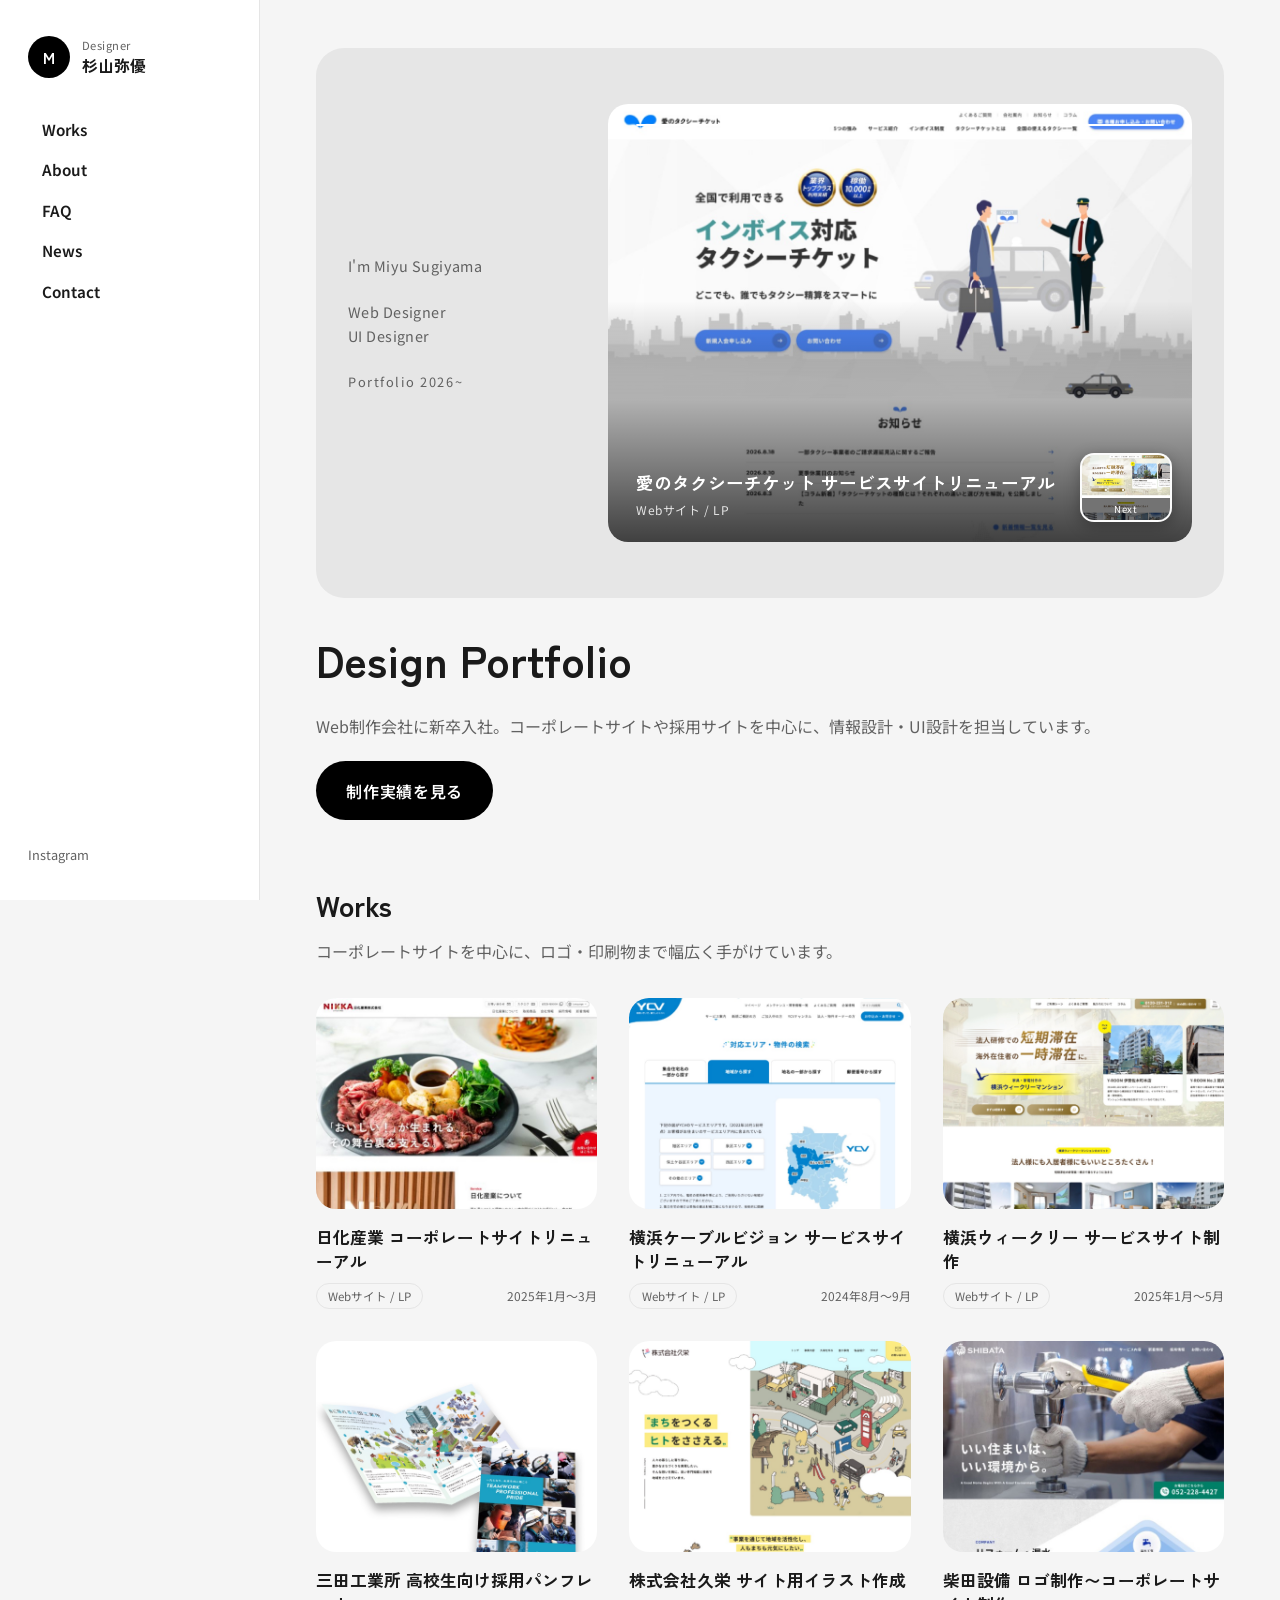
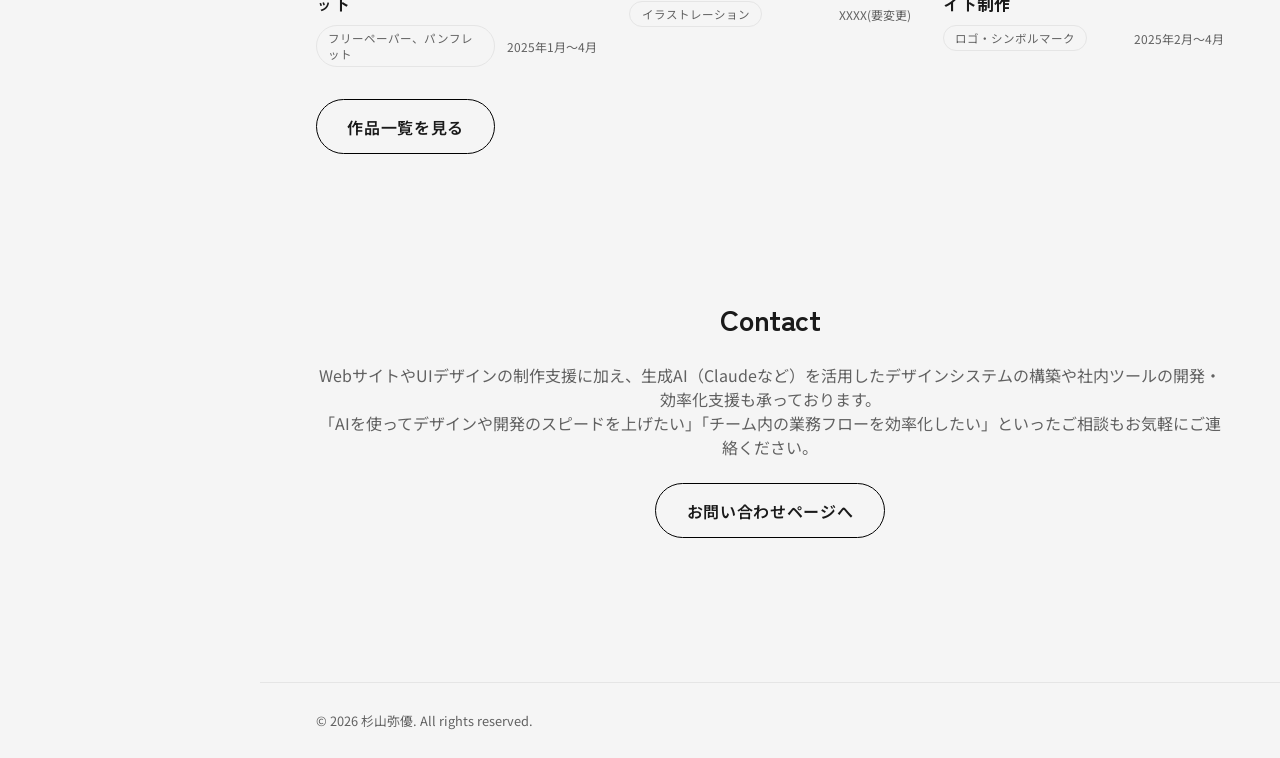
==== index.html @ fdb780f4 "TOPページMVをPC/SPで異なるレイアウトに変更 PC(881px以上): hero-cardを横並びにし、左にキャプション(名前・肩書き・ Portfolio 2026~)、右にhero-mv(" ====
<!DOCTYPE html>
<html lang="ja">
<head>
  <meta charset="UTF-8" />
  <meta name="viewport" content="width=device-width, initial-scale=1.0" />
  <title>杉山弥優 | ポートフォリオ</title>
  <link rel="stylesheet" href="css/styles.css" />
</head>
<body>
  <div class="layout">
    <aside class="sidebar">
      <a href="index.html" class="sidebar-profile">
        <span class="avatar">M</span>
        <span>
          <p class="sidebar-role">Designer</p>
          <p class="sidebar-name">杉山弥優</p>
        </span>
      </a>
      <nav class="sidebar-nav">
        <a href="works.html">Works</a>
        <a href="about.html">About</a>
        <a href="faq.html">FAQ</a>
        <a href="news.html">News</a>
        <a href="contact.html">Contact</a>
      </nav>
      <div class="sidebar-social">
        <a href="https://www.instagram.com/illustrate_sugiyama/" target="_blank" rel="noopener">Instagram</a>
      </div>
    </aside>
    <div class="sidebar-overlay"></div>

    <div class="main-column">
      <div class="mobile-topbar">
        <a href="index.html" class="logo">Portfolio</a>
        <button class="menu-toggle" aria-label="メニューを開く" aria-expanded="false">☰</button>
      </div>

      <main class="content">
        <section class="hero-card">
          <div class="hero-caption-column">
            <p class="hero-caption-top">I'm Miyu Sugiyama</p>
            <p class="hero-caption-side">Web Designer<br />UI Designer</p>
            <p class="hero-caption-bottom">Portfolio 2026~</p>
          </div>
          <div class="hero-mv"></div>
        </section>

        <div class="hero-text">
          <h1>Design Portfolio</h1>
          <p>Web制作会社に新卒入社。コーポレートサイトや採用サイトを中心に、情報設計・UI設計を担当しています。</p>
          <p class="hero-actions"><a href="works.html" class="button">制作実績を見る</a></p>
        </div>

        <section class="section works-section">
          <h2>Works</h2>
          <p class="section-lead">コーポレートサイトを中心に、ロゴ・印刷物まで幅広く手がけています。</p>
          <div class="works-grid" data-top-works></div>
          <p class="section-footer"><a href="works.html" class="button secondary">作品一覧を見る</a></p>
        </section>

        <section class="section contact-section">
          <h2>Contact</h2>
          <p>WebサイトやUIデザインの制作支援に加え、生成AI（Claudeなど）を活用したデザインシステムの構築や社内ツールの開発・効率化支援も承っております。<br />「AIを使ってデザインや開発のスピードを上げたい」「チーム内の業務フローを効率化したい」といったご相談もお気軽にご連絡ください。</p>
          <a href="contact.html" class="button secondary">お問い合わせページへ</a>
        </section>
      </main>

      <footer class="site-footer">
        <p>© 2026 杉山弥優. All rights reserved.</p>
      </footer>
    </div>
  </div>

  <script src="js/works-data.js"></script>
  <script src="js/category-groups.js"></script>
  <script src="js/work-render.js"></script>
  <script src="js/top-works.js"></script>
  <script src="js/hero-visual.js"></script>
  <script src="js/main.js"></script>
</body>
</html>
---- css/styles.css ----
@import url('https://fonts.googleapis.com/css2?family=Zen+Kaku+Gothic+New:wght@400;500;700;900&family=Noto+Sans+JP:wght@400;500;700&display=swap');

:root {
  color-scheme: light;
  --bg: #f5f5f5;
  --surface: #ffffff;
  --canvas: #e6e6e6;
  --text: #1a1a1a;
  --muted: #616161;
  --border: #e5e5e5;
  --accent: #222222;
  --accent-strong: #000000;
  --shadow: 0 24px 64px rgba(0, 0, 0, 0.08);
  --font-heading: 'Zen Kaku Gothic New', 'Noto Sans JP', sans-serif;
  --font-body: 'Noto Sans JP', system-ui, sans-serif;
}

* {
  box-sizing: border-box;
}

html, body {
  margin: 0;
  padding: 0;
  font-family: var(--font-body);
  background: var(--bg);
  color: var(--text);
}

img {
  max-width: 100%;
  display: block;
}

a {
  color: inherit;
  text-decoration: none;
}

button {
  font: inherit;
}

/* ===== 全体レイアウト:左サイドバー + コンテンツ ===== */

.layout {
  display: flex;
  min-height: 100vh;
  align-items: stretch;
}

.sidebar {
  width: 260px;
  flex-shrink: 0;
  background: var(--surface);
  border-right: 1px solid var(--border);
  padding: 2.25rem 1.75rem;
  display: flex;
  flex-direction: column;
  gap: 2.5rem;
  position: sticky;
  top: 0;
  align-self: flex-start;
  height: 100vh;
  overflow-y: auto;
}

.sidebar-profile {
  display: flex;
  align-items: center;
  gap: 0.75rem;
}

.sidebar-profile:hover {
  opacity: 0.7;
}

.avatar {
  width: 42px;
  height: 42px;
  border-radius: 50%;
  background: var(--accent-strong);
  color: #fff;
  display: flex;
  align-items: center;
  justify-content: center;
  font-family: var(--font-heading);
  font-weight: 700;
  flex-shrink: 0;
}

.sidebar-role {
  margin: 0;
  font-size: 0.7rem;
  color: var(--muted);
  letter-spacing: 0.04em;
}

.sidebar-name {
  margin: 0;
  font-family: var(--font-heading);
  font-weight: 700;
  font-size: 1rem;
}

.sidebar-nav {
  display: flex;
  flex-direction: column;
  gap: 1.15rem;
}

.sidebar-nav a {
  font-weight: 600;
  font-size: 0.95rem;
  color: var(--text);
  border-left: 2px solid transparent;
  padding-left: 0.75rem;
  transition: color 0.2s ease, border-color 0.2s ease;
}

.sidebar-nav a:hover,
.sidebar-nav a.is-current {
  color: var(--accent-strong);
  border-left-color: var(--accent-strong);
}

.sidebar-social {
  margin-top: auto;
  display: flex;
  flex-direction: column;
  gap: 0.6rem;
}

.sidebar-social a {
  font-size: 0.8rem;
  color: var(--muted);
  transition: color 0.2s ease;
}

.sidebar-social a:hover {
  color: var(--text);
}

.mobile-topbar {
  display: none;
  align-items: center;
  justify-content: space-between;
  padding: 1rem 1.25rem;
  background: var(--surface);
  border-bottom: 1px solid var(--border);
  position: sticky;
  top: 0;
  z-index: 30;
}

.mobile-topbar .logo {
  font-family: var(--font-heading);
  font-weight: 700;
  letter-spacing: 0.05em;
}

.menu-toggle {
  background: transparent;
  border: none;
  font-size: 1.4rem;
  color: var(--text);
}

.sidebar-overlay {
  display: none;
}

.main-column {
  flex: 1;
  min-width: 0;
  display: flex;
  flex-direction: column;
}

.content {
  flex: 1;
  min-width: 0;
  padding: 3rem 3.5rem 5rem;
}

/* ===== TOPページ:角丸ヒーロー ===== */

.hero-card {
  background: var(--canvas);
  border-radius: 28px;
  padding: 3.5rem 2rem;
  display: flex;
  flex-direction: row;
  align-items: center;
  gap: 2.5rem;
  position: relative;
  overflow: hidden;
  text-align: left;
}

.hero-caption-column {
  flex: 0 0 auto;
  width: min(220px, 28%);
  display: flex;
  flex-direction: column;
  gap: 1.5rem;
}

/* MV(参考: shunsukesatake.com のp-top__mv。1枚のビジュアル+情報+次のプレビュー) */

.hero-mv {
  position: relative;
  flex: 1 1 auto;
  min-width: 0;
  aspect-ratio: 4 / 3;
  border-radius: 20px;
  overflow: hidden;
  background: var(--canvas);
}

.hero-mv-link {
  position: absolute;
  inset: 0;
  display: block;
}

.hero-mv-img {
  width: 100%;
  height: 100%;
  object-fit: cover;
}

.hero-mv-overlay {
  position: absolute;
  inset: auto 0 0 0;
  height: 55%;
  background: linear-gradient(to top, rgba(0, 0, 0, 0.75), rgba(0, 0, 0, 0));
  pointer-events: none;
}

.hero-mv-info {
  position: absolute;
  left: 1.75rem;
  right: 7.5rem;
  bottom: 1.5rem;
  text-align: left;
  color: #fff;
}

.hero-mv-info-title {
  margin: 0 0 0.35rem;
  font-family: var(--font-heading);
  font-size: 1.1rem;
  font-weight: 600;
  line-height: 1.4;
}

.hero-mv-info-tag {
  margin: 0;
  font-size: 0.75rem;
  letter-spacing: 0.05em;
  opacity: 0.85;
}

.hero-mv-progress {
  position: absolute;
  top: 1.25rem;
  left: 1.75rem;
  right: 1.75rem;
  height: 2px;
  border-radius: 999px;
  background: rgba(255, 255, 255, 0.35);
  overflow: hidden;
}

.hero-mv-progress-bar {
  display: block;
  width: 0%;
  height: 100%;
  background: #fff;
  border-radius: inherit;
}

.hero-mv-progress-bar.is-playing {
  animation: hero-mv-progress 5s linear forwards;
}

@keyframes hero-mv-progress {
  from {
    width: 0%;
  }
  to {
    width: 100%;
  }
}

.hero-mv-next {
  position: absolute;
  right: 1.25rem;
  bottom: 1.25rem;
  width: 92px;
  aspect-ratio: 4 / 3;
  padding: 0;
  border: 2px solid rgba(255, 255, 255, 0.85);
  border-radius: 14px;
  overflow: hidden;
  cursor: pointer;
  background: var(--canvas);
  box-shadow: 0 4px 16px rgba(0, 0, 0, 0.3);
  transition: transform 0.2s ease;
}

.hero-mv-next:hover {
  transform: translateY(-3px) scale(1.03);
}

.hero-mv-next-img {
  position: absolute;
  inset: 0;
  width: 100%;
  height: 100%;
  object-fit: cover;
}

.hero-mv-next-label {
  position: absolute;
  left: 0;
  right: 0;
  bottom: 0;
  padding: 0.25rem 0;
  font-size: 0.6rem;
  letter-spacing: 0.08em;
  text-align: center;
  color: #fff;
  background: rgba(0, 0, 0, 0.55);
}

.hero-caption-top {
  letter-spacing: 0.03em;
  color: var(--muted);
  font-size: 0.9rem;
  margin: 0;
}

.hero-caption-side {
  text-align: left;
  letter-spacing: 0.03em;
  color: var(--muted);
  line-height: 1.7;
  font-size: 0.9rem;
  margin: 0;
}

.hero-caption-bottom {
  color: var(--muted);
  font-size: 0.8rem;
  letter-spacing: 0.12em;
  margin: 0;
}

.hero-text {
  margin-top: 0.5rem;
}

.eyebrow {
  margin: 0;
  color: var(--muted);
  font-weight: 500;
  letter-spacing: 0.08em;
}

.hero-text h1 {
  margin: 2rem 0 0.75rem;
  font-family: var(--font-heading);
  font-weight: 700;
  font-size: clamp(1.9rem, 3.4vw, 2.75rem);
  line-height: 1.4;
}

.hero-text p {
  margin: 0;
  margin-top: 1.25rem;
  line-height: 1.9;
  color: var(--muted);
}

.hero-actions {
  margin-top: 1.5rem;
}

/* ===== セクション共通 ===== */

.section {
  padding: 4rem 0;
}

.section:first-child {
  padding-top: 0;
}

.section h2 {
  margin: 0 0 1.5rem;
  font-family: var(--font-heading);
  font-size: 1.8rem;
  font-weight: 700;
}

.section-lead {
  margin: -0.75rem 0 2rem;
  color: var(--muted);
  line-height: 1.8;
  max-width: 640px;
}

.section-footer {
  margin-top: 2rem;
}

.about-grid {
  display: grid;
  gap: 1.5rem;
  grid-template-columns: repeat(2, minmax(0, 1fr));
}

.about-grid h3 {
  margin-top: 0;
  font-family: var(--font-heading);
}

.about-grid ul {
  padding-left: 1.2rem;
  margin: 0;
}

/* ===== カード共通(TOP作品ティザーで使用) ===== */

.card-list {
  display: grid;
  gap: 1.5rem;
  grid-template-columns: repeat(auto-fill, minmax(240px, 1fr));
}

.card {
  padding: 1.6rem;
  background: var(--surface);
  border: 1px solid var(--border);
  border-radius: 16px;
  box-shadow: var(--shadow);
  transition: transform 0.25s ease, box-shadow 0.25s ease;
}

.card:hover {
  transform: translateY(-4px);
  box-shadow: 0 32px 72px rgba(0, 0, 0, 0.12);
}

.card h3 {
  margin-top: 0;
  font-family: var(--font-heading);
}

.card p {
  color: var(--muted);
  line-height: 1.7;
}

.contact-section {
  text-align: center;
}

.contact-section p {
  margin: 0 0 1.5rem;
  color: var(--muted);
}

.contact-actions {
  display: flex;
  justify-content: center;
  gap: 1rem;
  flex-wrap: wrap;
}

/* ===== ボタン ===== */

.button {
  display: inline-flex;
  align-items: center;
  justify-content: center;
  padding: 0.9rem 1.9rem;
  border-radius: 999px;
  background: var(--accent-strong);
  color: white;
  font-weight: 600;
  letter-spacing: 0.04em;
  transition: transform 0.2s ease, opacity 0.2s ease;
}

.button:hover {
  opacity: 0.8;
  transform: translateY(-2px);
}

.button.secondary {
  background: transparent;
  border: 1px solid var(--accent-strong);
  color: var(--text);
}

/* ===== 内側ページ共通ヘッダー(ABOUT/PROCESS等) ===== */

.page-header {
  padding: 0 0 2.25rem;
  margin-bottom: 2.25rem;
  border-bottom: 1px solid var(--border);
}

.page-eyebrow {
  margin: 0 0 0.5rem;
  color: var(--muted);
  font-size: 0.85rem;
  letter-spacing: 0.1em;
}

.page-header h1 {
  margin: 0;
  font-family: var(--font-heading);
  font-weight: 900;
  font-size: clamp(1.9rem, 3vw, 2.6rem);
}

.page-header p {
  margin: 1rem 0 0;
  color: var(--muted);
  max-width: 640px;
  line-height: 1.8;
}

.profile-photo {
  width: 160px;
  aspect-ratio: 1 / 1;
  border-radius: 20px;
  background: var(--canvas);
  display: flex;
  align-items: center;
  justify-content: center;
  color: var(--muted);
  font-size: 0.8rem;
  text-align: center;
  overflow: hidden;
  margin-bottom: 2rem;
}

/* ===== WORKS詳細 ===== */

.work-detail-summary {
  margin: 1rem 0 0;
  color: var(--muted);
  max-width: 640px;
  line-height: 1.8;
}

.meta-grid {
  display: grid;
  grid-template-columns: repeat(auto-fit, minmax(160px, 1fr));
  gap: 1.5rem;
  margin: 2rem 0;
  padding: 1.5rem 0;
  border-top: 1px solid var(--border);
  border-bottom: 1px solid var(--border);
}

.meta-grid dt {
  font-size: 0.75rem;
  color: var(--muted);
  margin-bottom: 0.4rem;
}

.meta-grid dd {
  margin: 0;
  font-weight: 600;
  word-break: break-word;
}

.work-detail-thumb {
  aspect-ratio: 16 / 9;
  font-size: 1rem;
  margin-bottom: 2.5rem;
}

.work-gallery {
  display: grid;
  grid-template-columns: repeat(auto-fit, minmax(240px, 1fr));
  gap: 1rem;
  margin-bottom: 2.5rem;
}

.work-gallery img {
  width: 100%;
  aspect-ratio: 4 / 3;
  object-fit: cover;
  border-radius: 20px;
}

.work-detail-section {
  margin-bottom: 3rem;
}

.work-detail-section h2 {
  font-family: var(--font-heading);
  font-size: 1.4rem;
  margin: 0 0 1.25rem;
}

.work-detail-section > p {
  max-width: 720px;
  color: var(--muted);
  line-height: 1.9;
}

.work-meta {
  font-size: 0.85rem;
}

.work-detail-tags {
  margin-bottom: 2rem;
}

.work-meta-list {
  display: flex;
  flex-direction: column;
  gap: 1rem;
  margin: 2rem 0;
  padding-top: 1.5rem;
  border-top: 1px solid var(--border);
}

.work-meta-list > div {
  display: flex;
  gap: 1.5rem;
}

.work-meta-list dt {
  flex: 0 0 90px;
  color: var(--muted);
  font-size: 0.85rem;
}

.work-meta-list dd {
  margin: 0;
  font-weight: 600;
}

.work-detail-link {
  display: flex;
  align-items: center;
  gap: 0.5rem;
  padding-top: 1.5rem;
  margin: 0 0 2rem;
  border-top: 1px solid var(--border);
  color: var(--muted);
}

.work-detail-link a {
  color: var(--text);
  word-break: break-all;
}

.work-points {
  margin: 0;
  padding-left: 1.2rem;
  max-width: 720px;
  display: flex;
  flex-direction: column;
  gap: 0.75rem;
  color: var(--muted);
  line-height: 1.8;
}

.process-list {
  display: flex;
  flex-direction: column;
  gap: 2rem;
}

.process-step {
  display: grid;
  grid-template-columns: 220px 1fr;
  gap: 1.5rem;
  align-items: start;
}

.process-step-image {
  aspect-ratio: 4 / 3;
  border-radius: 16px;
  background: var(--canvas);
  display: flex;
  align-items: center;
  justify-content: center;
  color: var(--muted);
  font-size: 0.8rem;
}

.process-step h3 {
  margin: 0 0 0.5rem;
  font-family: var(--font-heading);
  font-size: 1.05rem;
}

.process-step p {
  margin: 0;
  color: var(--muted);
  line-height: 1.8;
}

@media (max-width: 640px) {
  .meta-grid {
    grid-template-columns: 1fr;
  }

  .process-step {
    grid-template-columns: 1fr;
  }
}

/* ===== WORKS一覧:フィルタピル + カードグリッド ===== */

.works-title-row {
  display: flex;
  align-items: baseline;
  gap: 0.6rem;
  flex-wrap: wrap;
}

.works-count {
  font-size: 1rem;
  color: var(--muted);
}

.filter-pills {
  display: flex;
  flex-wrap: wrap;
  gap: 0.6rem;
  margin: 1.75rem 0 2.5rem;
}

.filter-pill {
  padding: 0.5rem 1.15rem;
  border-radius: 999px;
  border: 1px solid var(--border);
  background: var(--surface);
  color: var(--muted);
  font-size: 0.85rem;
  cursor: pointer;
  transition: background 0.2s ease, color 0.2s ease, border-color 0.2s ease;
}

.filter-pill:hover {
  border-color: var(--accent-strong);
  color: var(--text);
}

.filter-pill.is-active {
  background: var(--accent-strong);
  border-color: var(--accent-strong);
  color: #fff;
}

.works-grid {
  display: grid;
  grid-template-columns: repeat(3, 1fr);
  gap: 2rem;
}

.work-card {
  display: block;
}

.work-thumb {
  border-radius: 20px;
  background: var(--canvas);
  aspect-ratio: 4 / 3;
  display: flex;
  align-items: center;
  justify-content: center;
  color: var(--muted);
  font-size: 0.85rem;
  overflow: hidden;
  transition: transform 0.25s ease;
}

.work-thumb img,
.work-detail-thumb img {
  width: 100%;
  height: 100%;
  object-fit: cover;
}

.work-card:hover .work-thumb {
  transform: translateY(-5px);
}

.work-card h3 {
  margin: 1rem 0 0.6rem;
  font-family: var(--font-heading);
  font-size: 1.05rem;
}

.work-card-meta {
  display: flex;
  align-items: center;
  justify-content: space-between;
  gap: 0.75rem;
}

.work-tags {
  display: flex;
  gap: 0.5rem;
  flex-wrap: wrap;
}

.work-period {
  font-size: 0.75rem;
  color: var(--muted);
  white-space: nowrap;
}

.work-tag {
  font-size: 0.72rem;
  padding: 0.25rem 0.7rem;
  border-radius: 999px;
  background: var(--bg);
  color: var(--muted);
  border: 1px solid var(--border);
}

.coming-soon {
  padding: 1rem 0 2rem;
}

.coming-soon .placeholder-box {
  border: 1px dashed var(--border);
  border-radius: 16px;
  padding: 3rem 2rem;
  text-align: center;
  color: var(--muted);
  line-height: 1.9;
}

/* ===== フッター ===== */

.site-footer {
  border-top: 1px solid var(--border);
  padding: 1.75rem 3.5rem;
  background: var(--bg);
}

.site-footer p {
  margin: 0;
  color: var(--muted);
  font-size: 0.8rem;
}

/* タブレットサイズ */
@media (max-width: 900px) {
  .about-grid {
    grid-template-columns: 1fr;
  }
}

@media (max-width: 880px) {
  .layout {
    flex-direction: column;
  }

  .sidebar {
    position: fixed;
    top: 0;
    right: 0;
    height: 100vh;
    width: 260px;
    transform: translateX(100%);
    transition: transform 0.25s ease;
    z-index: 40;
  }

  .sidebar.is-open {
    transform: translateX(0);
    box-shadow: -8px 0 32px rgba(0, 0, 0, 0.18);
  }

  .sidebar-overlay {
    display: none;
    position: fixed;
    inset: 0;
    background: rgba(0, 0, 0, 0.3);
    z-index: 35;
  }

  .sidebar-overlay.is-open {
    display: block;
  }

  .mobile-topbar {
    display: flex;
  }

  .content {
    padding: 2rem 1.25rem 3rem;
  }

  .works-grid {
    grid-template-columns: repeat(2, 1fr);
    gap: 1.25rem;
  }

  .site-footer {
    padding: 1.5rem 1.25rem;
  }

  .hero-card {
    flex-direction: column;
    padding: 0;
    gap: 0;
  }

  .hero-caption-column {
    display: none;
  }

  .hero-mv {
    width: 100%;
    border-radius: inherit;
  }
}

/* スマホサイズ */

@media (max-width: 560px) {
  .hero-mv-info {
    left: 1.1rem;
    right: 5.25rem;
    bottom: 1rem;
  }

  .hero-mv-info-title {
    font-size: 0.95rem;
  }

  .hero-mv-progress {
    left: 1.1rem;
    right: 1.1rem;
    top: 0.85rem;
  }

  .hero-mv-next {
    width: 68px;
    right: 0.85rem;
    bottom: 0.85rem;
  }

  .hero-mv-next-label {
    font-size: 0.55rem;
  }

  .page-header,
  .section {
    padding-top: 2rem;
  }
}

/* ===== 作品詳細モーダル(半分パネル) ===== */

body.modal-open {
  overflow: hidden;
}

.detail-modal-backdrop {
  position: fixed;
  inset: 0;
  background: rgba(0, 0, 0, 0.4);
  opacity: 0;
  pointer-events: none;
  transition: opacity 0.25s ease;
  z-index: 60;
}

.detail-modal-backdrop.is-open {
  opacity: 1;
  pointer-events: auto;
}

.detail-modal {
  position: fixed;
  top: 0;
  right: 0;
  bottom: 0;
  width: min(640px, 58vw);
  background: var(--surface);
  box-shadow: -16px 0 48px rgba(0, 0, 0, 0.18);
  transform: translateX(100%);
  transition: transform 0.3s ease;
  z-index: 61;
  overflow-y: auto;
  padding: 3.5rem 3rem 4rem;
}

.detail-modal.is-open {
  transform: translateX(0);
}

.detail-modal-close {
  position: sticky;
  top: 0;
  display: flex;
  align-items: center;
  justify-content: center;
  width: 40px;
  height: 40px;
  margin: 0 0 1.5rem auto;
  border: 1px solid var(--border);
  border-radius: 999px;
  background: var(--surface);
  color: var(--text);
  font-size: 1.25rem;
  line-height: 1;
  cursor: pointer;
}

.detail-modal-close:hover {
  background: var(--bg);
}

@media (max-width: 880px) {
  .detail-modal {
    width: 100%;
    padding: 4.5rem 1.25rem 3rem;
  }
}

/* ===== FAQアコーディオン ===== */

.faq-list {
  display: flex;
  flex-direction: column;
  gap: 1rem;
  max-width: 720px;
  margin: 2rem 0 3rem;
}

.faq-item {
  border: 1px solid var(--border);
  border-radius: 16px;
  background: var(--surface);
  overflow: hidden;
}

.faq-question {
  width: 100%;
  display: flex;
  align-items: center;
  justify-content: space-between;
  gap: 1.5rem;
  padding: 1.25rem 1.5rem;
  border: none;
  border-radius: inherit;
  background: none;
  text-align: left;
  font-family: var(--font-heading);
  font-size: 1rem;
  font-weight: 600;
  color: var(--text);
  cursor: pointer;
}

.faq-question:hover {
  background: var(--bg);
}

.faq-icon {
  position: relative;
  flex: 0 0 20px;
  width: 20px;
  height: 20px;
}

.faq-icon::before,
.faq-icon::after {
  content: '';
  position: absolute;
  top: 50%;
  left: 50%;
  background: var(--text);
  transform: translate(-50%, -50%);
}

.faq-icon::before {
  width: 14px;
  height: 2px;
}

.faq-icon::after {
  width: 2px;
  height: 14px;
  transition: transform 0.25s ease;
}

.faq-item.is-open .faq-icon::after {
  transform: translate(-50%, -50%) scaleY(0);
}

.faq-answer {
  display: none;
}

.faq-answer-inner {
  overflow: hidden;
  padding: 0.25rem 1.5rem 1.5rem;
}

.faq-answer-inner > p,
.faq-answer-inner > ul {
  color: var(--muted);
  line-height: 1.9;
}

.faq-answer-inner > * + * {
  margin-top: 1rem;
}

.faq-item.is-open .faq-answer {
  display: block;
}

/* ===== NEWS(FAQと同じ.faq-item部品を再利用) ===== */

.faq-question-text {
  display: flex;
  flex-direction: column;
  gap: 0.2rem;
}

.news-date {
  display: block;
  color: var(--muted);
  font-size: 0.75rem;
  font-weight: 400;
  letter-spacing: 0.05em;
}
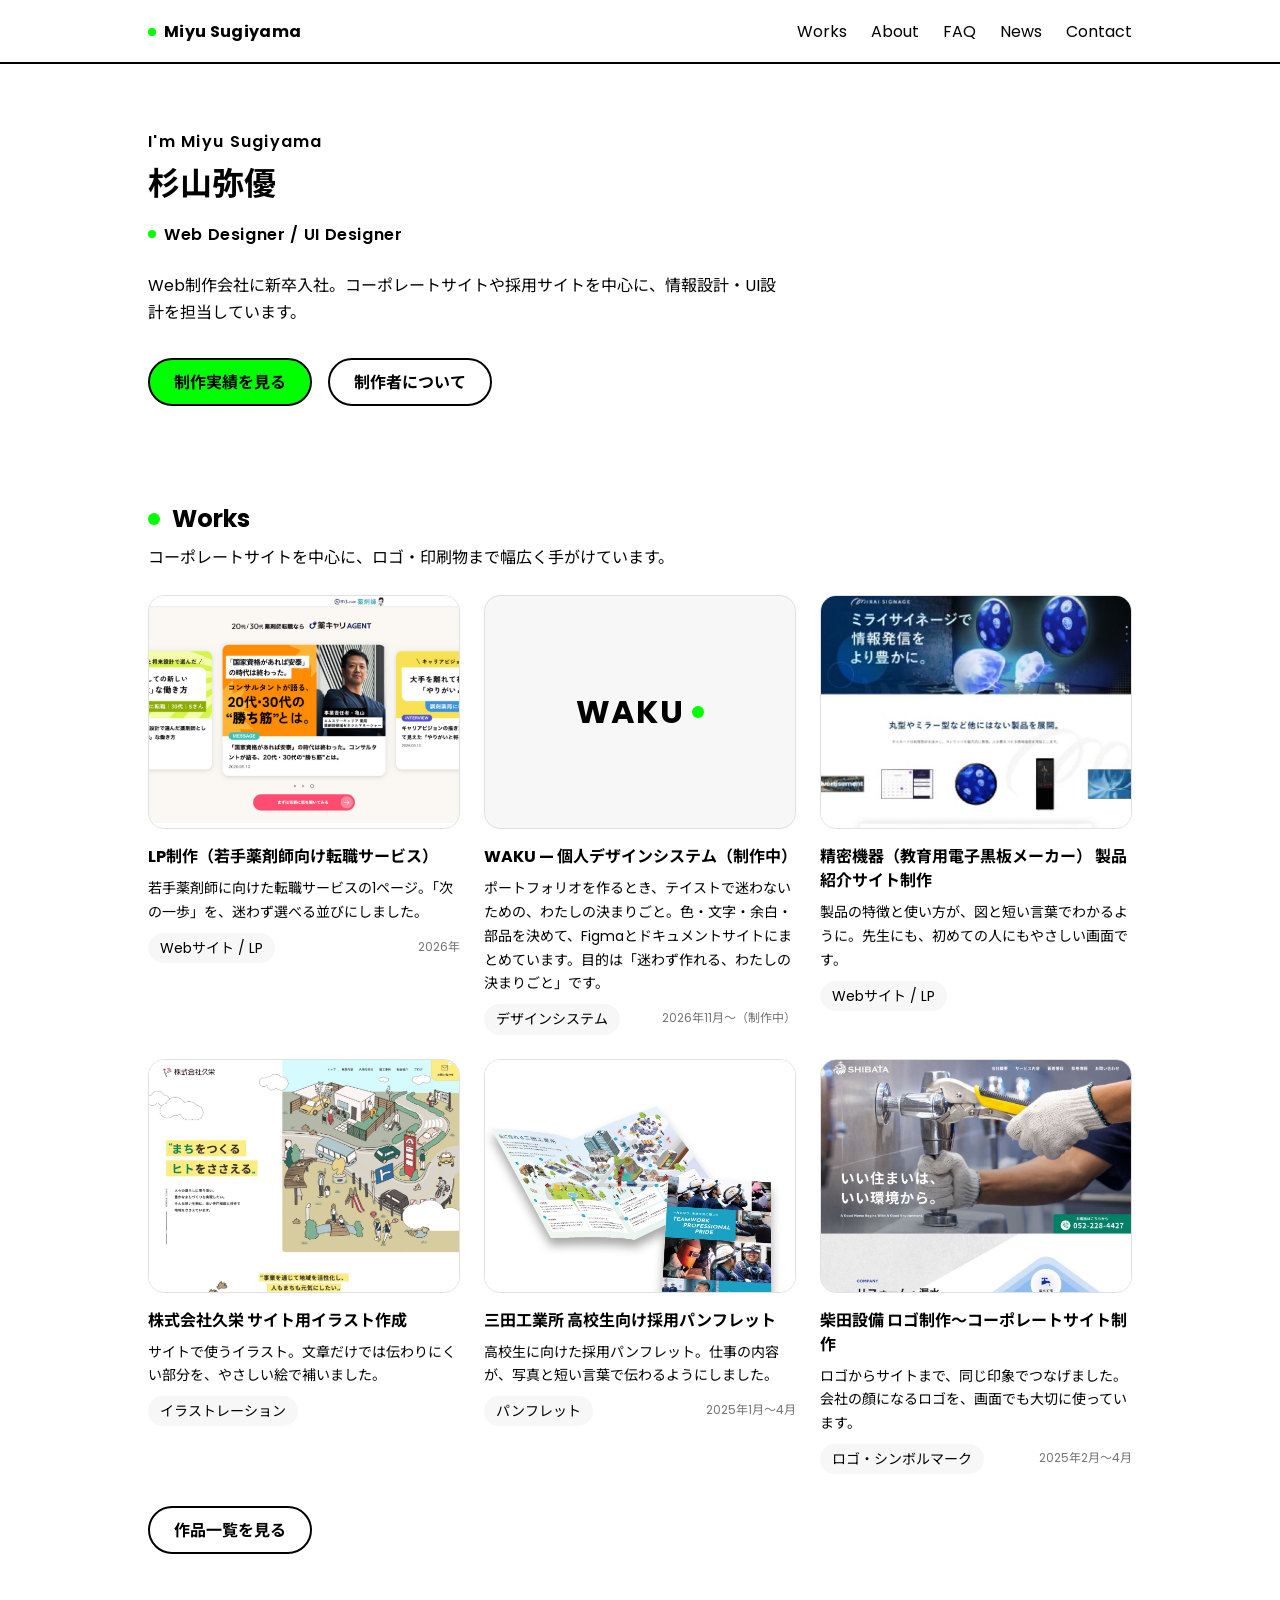
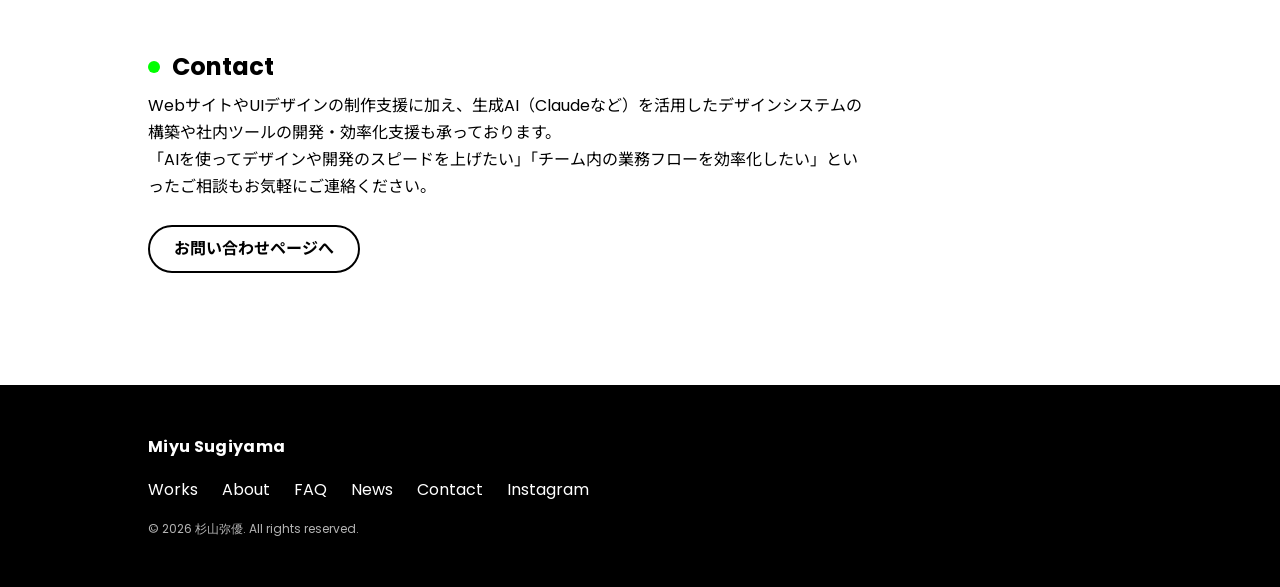
==== commit 6ccd566e: "WAKUデザインシステムのコーディングルールでサイト全体をリニューアル - css/styles.cssをWAKUデザイントークン(--waku-*、ドキュメントサイトと同一定義)で全面書き換え。色・" ====
--- a/index.html
+++ b/index.html
@@ -5,77 +5,70 @@
   <meta name="viewport" content="width=device-width, initial-scale=1.0" />
   <title>杉山弥優 | ポートフォリオ</title>
   <link rel="stylesheet" href="css/styles.css" />
+  <link rel="preconnect" href="https://fonts.googleapis.com">
+  <link rel="preconnect" href="https://fonts.gstatic.com" crossorigin>
+  <link href="https://fonts.googleapis.com/css2?family=Noto+Sans+JP:wght@400;700&family=Poppins:wght@600;700&display=swap" rel="stylesheet">
 </head>
 <body>
-  <div class="layout">
-    <aside class="sidebar">
-      <a href="index.html" class="sidebar-profile">
-        <span class="avatar">M</span>
-        <span>
-          <p class="sidebar-role">Designer</p>
-          <p class="sidebar-name">杉山弥優</p>
-        </span>
-      </a>
-      <nav class="sidebar-nav">
-        <a href="works.html">Works</a>
-        <a href="about.html">About</a>
-        <a href="faq.html">FAQ</a>
-        <a href="news.html">News</a>
-        <a href="contact.html">Contact</a>
+  <header class="site-header">
+    <div class="container header-inner">
+      <a href="index.html" class="logo"><span class="logo-dot" aria-hidden="true"></span>Miyu Sugiyama</a>
+      <button type="button" class="nav-toggle" aria-label="メニューを開く" aria-expanded="false">☰</button>
+      <nav class="site-nav">
+        <a href="works.html"><span class="dot" aria-hidden="true"></span>Works</a>
+        <a href="about.html"><span class="dot" aria-hidden="true"></span>About</a>
+        <a href="faq.html"><span class="dot" aria-hidden="true"></span>FAQ</a>
+        <a href="news.html"><span class="dot" aria-hidden="true"></span>News</a>
+        <a href="contact.html"><span class="dot" aria-hidden="true"></span>Contact</a>
       </nav>
-      <div class="sidebar-social">
-        <a href="https://www.instagram.com/illustrate_sugiyama/" target="_blank" rel="noopener">Instagram</a>
-      </div>
-    </aside>
-    <div class="sidebar-overlay"></div>
+    </div>
+  </header>
 
-    <div class="main-column">
-      <div class="mobile-topbar">
-        <a href="index.html" class="logo">Portfolio</a>
-        <button class="menu-toggle" aria-label="メニューを開く" aria-expanded="false">☰</button>
-      </div>
-
-      <main class="content">
-        <section class="hero-card">
-          <div class="hero-caption-column">
-            <p class="hero-caption-top">I'm Miyu Sugiyama</p>
-            <p class="hero-caption-side">Web Designer<br />UI Designer</p>
-            <p class="hero-caption-bottom">Portfolio 2026~</p>
-          </div>
-          <div class="hero-mv"></div>
+  <main class="content">
+        <section class="hero">
+          <p class="hero-en">I'm Miyu Sugiyama</p>
+          <h1>杉山弥優</h1>
+          <p class="hero-role">Web Designer / UI Designer</p>
+          <p class="hero-profile">Web制作会社に新卒入社。コーポレートサイトや採用サイトを中心に、情報設計・UI設計を担当しています。</p>
+          <p class="hero-actions">
+            <a href="works.html" class="button">制作実績を見る</a>
+            <a href="about.html" class="button secondary">制作者について</a>
+          </p>
         </section>
 
-        <div class="hero-text">
-          <h1>Design Portfolio</h1>
-          <p>Web制作会社に新卒入社。コーポレートサイトや採用サイトを中心に、情報設計・UI設計を担当しています。</p>
-          <p class="hero-actions"><a href="works.html" class="button">制作実績を見る</a></p>
-        </div>
-
         <section class="section works-section">
-          <h2>Works</h2>
+          <div class="section-head"><span class="mark" aria-hidden="true"></span><h2>Works</h2></div>
           <p class="section-lead">コーポレートサイトを中心に、ロゴ・印刷物まで幅広く手がけています。</p>
           <div class="works-grid" data-top-works></div>
           <p class="section-footer"><a href="works.html" class="button secondary">作品一覧を見る</a></p>
         </section>
 
         <section class="section contact-section">
-          <h2>Contact</h2>
+          <div class="section-head"><span class="mark" aria-hidden="true"></span><h2>Contact</h2></div>
           <p>WebサイトやUIデザインの制作支援に加え、生成AI（Claudeなど）を活用したデザインシステムの構築や社内ツールの開発・効率化支援も承っております。<br />「AIを使ってデザインや開発のスピードを上げたい」「チーム内の業務フローを効率化したい」といったご相談もお気軽にご連絡ください。</p>
           <a href="contact.html" class="button secondary">お問い合わせページへ</a>
         </section>
-      </main>
+  </main>
 
-      <footer class="site-footer">
-        <p>© 2026 杉山弥優. All rights reserved.</p>
-      </footer>
+  <footer class="site-footer">
+    <div class="container">
+      <div class="logo">Miyu Sugiyama</div>
+      <nav class="foot-nav">
+        <a href="works.html">Works</a>
+        <a href="about.html">About</a>
+        <a href="faq.html">FAQ</a>
+        <a href="news.html">News</a>
+        <a href="contact.html">Contact</a>
+        <a href="https://www.instagram.com/illustrate_sugiyama/" target="_blank" rel="noopener">Instagram</a>
+      </nav>
+      <p class="copy">© 2026 杉山弥優. All rights reserved.</p>
     </div>
-  </div>
+  </footer>
 
   <script src="js/works-data.js"></script>
   <script src="js/category-groups.js"></script>
   <script src="js/work-render.js"></script>
   <script src="js/top-works.js"></script>
-  <script src="js/hero-visual.js"></script>
   <script src="js/main.js"></script>
 </body>
 </html>
--- a/css/styles.css
+++ b/css/styles.css
@@ -1,1148 +1,407 @@
-@import url('https://fonts.googleapis.com/css2?family=Zen+Kaku+Gothic+New:wght@400;500;700;900&family=Noto+Sans+JP:wght@400;500;700&display=swap');
-
-:root {
-  color-scheme: light;
-  --bg: #f5f5f5;
-  --surface: #ffffff;
-  --canvas: #e6e6e6;
-  --text: #1a1a1a;
-  --muted: #616161;
-  --border: #e5e5e5;
-  --accent: #222222;
-  --accent-strong: #000000;
-  --shadow: 0 24px 64px rgba(0, 0, 0, 0.08);
-  --font-heading: 'Zen Kaku Gothic New', 'Noto Sans JP', sans-serif;
-  --font-body: 'Noto Sans JP', system-ui, sans-serif;
-}
-
-* {
-  box-sizing: border-box;
-}
-
-html, body {
-  margin: 0;
-  padding: 0;
-  font-family: var(--font-body);
-  background: var(--bg);
-  color: var(--text);
-}
-
-img {
-  max-width: 100%;
-  display: block;
-}
-
-a {
-  color: inherit;
-  text-decoration: none;
-}
-
-button {
-  font: inherit;
-}
-
-/* ===== 全体レイアウト:左サイドバー + コンテンツ ===== */
-
-.layout {
-  display: flex;
-  min-height: 100vh;
-  align-items: stretch;
-}
-
-.sidebar {
-  width: 260px;
-  flex-shrink: 0;
-  background: var(--surface);
-  border-right: 1px solid var(--border);
-  padding: 2.25rem 1.75rem;
-  display: flex;
-  flex-direction: column;
-  gap: 2.5rem;
-  position: sticky;
-  top: 0;
-  align-self: flex-start;
-  height: 100vh;
-  overflow-y: auto;
-}
-
-.sidebar-profile {
-  display: flex;
-  align-items: center;
-  gap: 0.75rem;
-}
-
-.sidebar-profile:hover {
-  opacity: 0.7;
-}
-
-.avatar {
-  width: 42px;
-  height: 42px;
-  border-radius: 50%;
-  background: var(--accent-strong);
-  color: #fff;
-  display: flex;
-  align-items: center;
-  justify-content: center;
-  font-family: var(--font-heading);
-  font-weight: 700;
-  flex-shrink: 0;
-}
-
-.sidebar-role {
-  margin: 0;
-  font-size: 0.7rem;
-  color: var(--muted);
-  letter-spacing: 0.04em;
-}
-
-.sidebar-name {
-  margin: 0;
-  font-family: var(--font-heading);
-  font-weight: 700;
-  font-size: 1rem;
-}
-
-.sidebar-nav {
-  display: flex;
-  flex-direction: column;
-  gap: 1.15rem;
-}
-
-.sidebar-nav a {
-  font-weight: 600;
-  font-size: 0.95rem;
-  color: var(--text);
-  border-left: 2px solid transparent;
-  padding-left: 0.75rem;
-  transition: color 0.2s ease, border-color 0.2s ease;
-}
-
-.sidebar-nav a:hover,
-.sidebar-nav a.is-current {
-  color: var(--accent-strong);
-  border-left-color: var(--accent-strong);
-}
-
-.sidebar-social {
-  margin-top: auto;
-  display: flex;
-  flex-direction: column;
-  gap: 0.6rem;
-}
-
-.sidebar-social a {
-  font-size: 0.8rem;
-  color: var(--muted);
-  transition: color 0.2s ease;
-}
-
-.sidebar-social a:hover {
-  color: var(--text);
-}
-
-.mobile-topbar {
-  display: none;
-  align-items: center;
-  justify-content: space-between;
-  padding: 1rem 1.25rem;
-  background: var(--surface);
-  border-bottom: 1px solid var(--border);
-  position: sticky;
-  top: 0;
-  z-index: 30;
-}
-
-.mobile-topbar .logo {
-  font-family: var(--font-heading);
-  font-weight: 700;
-  letter-spacing: 0.05em;
-}
-
-.menu-toggle {
-  background: transparent;
-  border: none;
-  font-size: 1.4rem;
-  color: var(--text);
-}
-
-.sidebar-overlay {
-  display: none;
-}
-
-.main-column {
-  flex: 1;
-  min-width: 0;
-  display: flex;
-  flex-direction: column;
-}
-
-.content {
-  flex: 1;
-  min-width: 0;
-  padding: 3rem 3.5rem 5rem;
-}
-
-/* ===== TOPページ:角丸ヒーロー ===== */
-
-.hero-card {
-  background: var(--canvas);
-  border-radius: 28px;
-  padding: 3.5rem 2rem;
-  display: flex;
-  flex-direction: row;
-  align-items: center;
-  gap: 2.5rem;
-  position: relative;
-  overflow: hidden;
-  text-align: left;
-}
-
-.hero-caption-column {
-  flex: 0 0 auto;
-  width: min(220px, 28%);
-  display: flex;
-  flex-direction: column;
-  gap: 1.5rem;
-}
-
-/* MV(参考: shunsukesatake.com のp-top__mv。1枚のビジュアル+情報+次のプレビュー) */
-
-.hero-mv {
-  position: relative;
-  flex: 1 1 auto;
-  min-width: 0;
-  aspect-ratio: 4 / 3;
-  border-radius: 20px;
-  overflow: hidden;
-  background: var(--canvas);
-}
-
-.hero-mv-link {
-  position: absolute;
-  inset: 0;
-  display: block;
-}
-
-.hero-mv-img {
-  width: 100%;
-  height: 100%;
-  object-fit: cover;
-}
-
-.hero-mv-overlay {
-  position: absolute;
-  inset: auto 0 0 0;
-  height: 55%;
-  background: linear-gradient(to top, rgba(0, 0, 0, 0.75), rgba(0, 0, 0, 0));
-  pointer-events: none;
-}
-
-.hero-mv-info {
-  position: absolute;
-  left: 1.75rem;
-  right: 7.5rem;
-  bottom: 1.5rem;
-  text-align: left;
-  color: #fff;
-}
-
-.hero-mv-info-title {
-  margin: 0 0 0.35rem;
-  font-family: var(--font-heading);
-  font-size: 1.1rem;
-  font-weight: 600;
-  line-height: 1.4;
-}
-
-.hero-mv-info-tag {
-  margin: 0;
-  font-size: 0.75rem;
-  letter-spacing: 0.05em;
-  opacity: 0.85;
-}
-
-.hero-mv-progress {
-  position: absolute;
-  top: 1.25rem;
-  left: 1.75rem;
-  right: 1.75rem;
-  height: 2px;
-  border-radius: 999px;
-  background: rgba(255, 255, 255, 0.35);
-  overflow: hidden;
-}
-
-.hero-mv-progress-bar {
-  display: block;
-  width: 0%;
-  height: 100%;
-  background: #fff;
-  border-radius: inherit;
-}
-
-.hero-mv-progress-bar.is-playing {
-  animation: hero-mv-progress 5s linear forwards;
-}
-
-@keyframes hero-mv-progress {
-  from {
-    width: 0%;
+/*
+  WAKUデザインシステムのコーディングルールで構築。
+  色・文字・余白・角丸・影は、すべて下のデザイントークン経由でのみ指定する。
+  トークン定義はWAKUドキュメントサイト(styles.html の :root)と同一。
+*/
+:root{
+  /* 色：プリミティブ（元の色） */
+  --waku-color-white:#FFFFFF;
+  --waku-color-black:#000000;
+  --waku-color-green:#00FF00;
+  --waku-color-gray-50:#F7F7F7;
+  --waku-color-gray-200:#E0E0E0;
+  --waku-color-gray-500:#757575;
+  /* 色：セマンティクス（意味の名前。使うのはこっち） */
+  --waku-surface-primary:var(--waku-color-white);
+  --waku-surface-secondary:var(--waku-color-gray-50);
+  --waku-text-primary:var(--waku-color-black);
+  --waku-text-secondary:var(--waku-color-gray-500);
+  --waku-border-default:var(--waku-color-gray-200);
+  --waku-border-strong:var(--waku-color-black);
+  --waku-accent:var(--waku-color-green);
+  /* 文字 */
+  --waku-font-ja:"Noto Sans JP",sans-serif;
+  --waku-font-en:"Poppins",sans-serif;
+  --waku-font-size-display:32px;
+  --waku-font-size-heading:24px;
+  --waku-font-size-body:16px;
+  --waku-font-size-body-sm:14px;
+  --waku-font-size-caption:12px;
+  --waku-line-height-body:1.7;
+  /* 角丸 */
+  --waku-radius-none:0;
+  --waku-radius-sm:4px;
+  --waku-radius-md:8px;
+  --waku-radius-lg:16px;
+  --waku-radius-pill:999px;
+  /* 影 */
+  --waku-shadow-floating:4px 8px 0 rgba(0,0,0,0.1);
+  /* 余白 */
+  --waku-space-4:4px;
+  --waku-space-8:8px;
+  --waku-space-12:12px;
+  --waku-space-16:16px;
+  --waku-space-24:24px;
+  --waku-space-32:32px;
+  --waku-space-48:48px;
+  --waku-space-64:64px;
+}
+
+*{margin:0;padding:0;box-sizing:border-box;}
+html{scroll-behavior:smooth;}
+body{
+  font-family:var(--waku-font-en),var(--waku-font-ja);
+  font-size:var(--waku-font-size-body);
+  line-height:var(--waku-line-height-body);
+  color:var(--waku-text-primary);
+  background:var(--waku-surface-primary);
+}
+img{max-width:100%;display:block;}
+a{color:inherit;text-decoration:none;}
+button{font:inherit;}
+:focus-visible{outline:2px solid var(--waku-border-strong);outline-offset:2px;}
+
+.container{max-width:1080px;margin:0 auto;padding:0 var(--waku-space-24);}
+@media (min-width:768px){ .container{padding:0 var(--waku-space-48);} }
+.content{max-width:1080px;margin:0 auto;padding:0 var(--waku-space-24);width:100%;}
+@media (min-width:768px){ .content{padding:0 var(--waku-space-48);} }
+
+/* ===== Header ===== */
+.site-header{
+  height:64px;background:var(--waku-surface-primary);
+  border-bottom:2px solid var(--waku-border-strong);
+  position:sticky;top:0;z-index:40;
+}
+.header-inner{height:64px;display:flex;align-items:center;justify-content:space-between;position:relative;}
+.logo{
+  font-family:var(--waku-font-en);font-weight:700;
+  font-size:var(--waku-font-size-body);letter-spacing:.02em;
+  display:inline-flex;align-items:center;gap:var(--waku-space-8);
+}
+.logo-dot{width:8px;height:8px;border-radius:50%;background:var(--waku-accent);flex:none;}
+.site-nav{display:flex;gap:var(--waku-space-24);align-items:center;}
+.site-nav a{
+  color:var(--waku-text-primary);text-decoration:none;
+  font-size:var(--waku-font-size-body);
+  display:inline-flex;align-items:center;gap:var(--waku-space-8);
+}
+.site-nav a .dot{width:8px;height:8px;border-radius:50%;background:var(--waku-accent);display:none;}
+.site-nav a.current{font-weight:700;}
+.site-nav a.current .dot{display:inline-block;}
+.nav-toggle{
+  display:none;background:none;border:none;cursor:pointer;
+  padding:var(--waku-space-8);color:var(--waku-text-primary);
+  font-size:var(--waku-font-size-heading);line-height:1;
+}
+@media (max-width:767px){
+  .site-nav{display:none;}
+  .site-nav.is-open{
+    display:flex;flex-direction:column;align-items:flex-start;
+    gap:var(--waku-space-16);
+    position:absolute;top:64px;left:0;right:0;
+    background:var(--waku-surface-primary);
+    border-bottom:2px solid var(--waku-border-strong);
+    padding:var(--waku-space-16) var(--waku-space-24) var(--waku-space-24);
   }
-  to {
-    width: 100%;
-  }
-}
-
-.hero-mv-next {
-  position: absolute;
-  right: 1.25rem;
-  bottom: 1.25rem;
-  width: 92px;
-  aspect-ratio: 4 / 3;
-  padding: 0;
-  border: 2px solid rgba(255, 255, 255, 0.85);
-  border-radius: 14px;
-  overflow: hidden;
-  cursor: pointer;
-  background: var(--canvas);
-  box-shadow: 0 4px 16px rgba(0, 0, 0, 0.3);
-  transition: transform 0.2s ease;
-}
-
-.hero-mv-next:hover {
-  transform: translateY(-3px) scale(1.03);
-}
-
-.hero-mv-next-img {
-  position: absolute;
-  inset: 0;
-  width: 100%;
-  height: 100%;
-  object-fit: cover;
-}
-
-.hero-mv-next-label {
-  position: absolute;
-  left: 0;
-  right: 0;
-  bottom: 0;
-  padding: 0.25rem 0;
-  font-size: 0.6rem;
-  letter-spacing: 0.08em;
-  text-align: center;
-  color: #fff;
-  background: rgba(0, 0, 0, 0.55);
-}
-
-.hero-caption-top {
-  letter-spacing: 0.03em;
-  color: var(--muted);
-  font-size: 0.9rem;
-  margin: 0;
-}
-
-.hero-caption-side {
-  text-align: left;
-  letter-spacing: 0.03em;
-  color: var(--muted);
-  line-height: 1.7;
-  font-size: 0.9rem;
-  margin: 0;
-}
-
-.hero-caption-bottom {
-  color: var(--muted);
-  font-size: 0.8rem;
-  letter-spacing: 0.12em;
-  margin: 0;
-}
-
-.hero-text {
-  margin-top: 0.5rem;
-}
-
-.eyebrow {
-  margin: 0;
-  color: var(--muted);
-  font-weight: 500;
-  letter-spacing: 0.08em;
-}
-
-.hero-text h1 {
-  margin: 2rem 0 0.75rem;
-  font-family: var(--font-heading);
-  font-weight: 700;
-  font-size: clamp(1.9rem, 3.4vw, 2.75rem);
-  line-height: 1.4;
-}
-
-.hero-text p {
-  margin: 0;
-  margin-top: 1.25rem;
-  line-height: 1.9;
-  color: var(--muted);
-}
-
-.hero-actions {
-  margin-top: 1.5rem;
-}
-
-/* ===== セクション共通 ===== */
-
-.section {
-  padding: 4rem 0;
-}
-
-.section:first-child {
-  padding-top: 0;
-}
-
-.section h2 {
-  margin: 0 0 1.5rem;
-  font-family: var(--font-heading);
-  font-size: 1.8rem;
-  font-weight: 700;
-}
-
-.section-lead {
-  margin: -0.75rem 0 2rem;
-  color: var(--muted);
-  line-height: 1.8;
-  max-width: 640px;
-}
-
-.section-footer {
-  margin-top: 2rem;
-}
-
-.about-grid {
-  display: grid;
-  gap: 1.5rem;
-  grid-template-columns: repeat(2, minmax(0, 1fr));
-}
-
-.about-grid h3 {
-  margin-top: 0;
-  font-family: var(--font-heading);
-}
-
-.about-grid ul {
-  padding-left: 1.2rem;
-  margin: 0;
-}
-
-/* ===== カード共通(TOP作品ティザーで使用) ===== */
-
-.card-list {
-  display: grid;
-  gap: 1.5rem;
-  grid-template-columns: repeat(auto-fill, minmax(240px, 1fr));
-}
-
-.card {
-  padding: 1.6rem;
-  background: var(--surface);
-  border: 1px solid var(--border);
-  border-radius: 16px;
-  box-shadow: var(--shadow);
-  transition: transform 0.25s ease, box-shadow 0.25s ease;
-}
-
-.card:hover {
-  transform: translateY(-4px);
-  box-shadow: 0 32px 72px rgba(0, 0, 0, 0.12);
-}
-
-.card h3 {
-  margin-top: 0;
-  font-family: var(--font-heading);
-}
-
-.card p {
-  color: var(--muted);
-  line-height: 1.7;
-}
-
-.contact-section {
-  text-align: center;
-}
-
-.contact-section p {
-  margin: 0 0 1.5rem;
-  color: var(--muted);
-}
-
-.contact-actions {
-  display: flex;
-  justify-content: center;
-  gap: 1rem;
-  flex-wrap: wrap;
-}
-
-/* ===== ボタン ===== */
-
-.button {
-  display: inline-flex;
-  align-items: center;
-  justify-content: center;
-  padding: 0.9rem 1.9rem;
-  border-radius: 999px;
-  background: var(--accent-strong);
-  color: white;
-  font-weight: 600;
-  letter-spacing: 0.04em;
-  transition: transform 0.2s ease, opacity 0.2s ease;
-}
-
-.button:hover {
-  opacity: 0.8;
-  transform: translateY(-2px);
-}
-
-.button.secondary {
-  background: transparent;
-  border: 1px solid var(--accent-strong);
-  color: var(--text);
-}
-
-/* ===== 内側ページ共通ヘッダー(ABOUT/PROCESS等) ===== */
-
-.page-header {
-  padding: 0 0 2.25rem;
-  margin-bottom: 2.25rem;
-  border-bottom: 1px solid var(--border);
-}
-
-.page-eyebrow {
-  margin: 0 0 0.5rem;
-  color: var(--muted);
-  font-size: 0.85rem;
-  letter-spacing: 0.1em;
-}
-
-.page-header h1 {
-  margin: 0;
-  font-family: var(--font-heading);
-  font-weight: 900;
-  font-size: clamp(1.9rem, 3vw, 2.6rem);
-}
-
-.page-header p {
-  margin: 1rem 0 0;
-  color: var(--muted);
-  max-width: 640px;
-  line-height: 1.8;
-}
-
-.profile-photo {
-  width: 160px;
-  aspect-ratio: 1 / 1;
-  border-radius: 20px;
-  background: var(--canvas);
-  display: flex;
-  align-items: center;
-  justify-content: center;
-  color: var(--muted);
-  font-size: 0.8rem;
-  text-align: center;
-  overflow: hidden;
-  margin-bottom: 2rem;
-}
-
-/* ===== WORKS詳細 ===== */
-
-.work-detail-summary {
-  margin: 1rem 0 0;
-  color: var(--muted);
-  max-width: 640px;
-  line-height: 1.8;
-}
-
-.meta-grid {
-  display: grid;
-  grid-template-columns: repeat(auto-fit, minmax(160px, 1fr));
-  gap: 1.5rem;
-  margin: 2rem 0;
-  padding: 1.5rem 0;
-  border-top: 1px solid var(--border);
-  border-bottom: 1px solid var(--border);
-}
-
-.meta-grid dt {
-  font-size: 0.75rem;
-  color: var(--muted);
-  margin-bottom: 0.4rem;
-}
-
-.meta-grid dd {
-  margin: 0;
-  font-weight: 600;
-  word-break: break-word;
-}
-
-.work-detail-thumb {
-  aspect-ratio: 16 / 9;
-  font-size: 1rem;
-  margin-bottom: 2.5rem;
-}
-
-.work-gallery {
-  display: grid;
-  grid-template-columns: repeat(auto-fit, minmax(240px, 1fr));
-  gap: 1rem;
-  margin-bottom: 2.5rem;
-}
-
-.work-gallery img {
-  width: 100%;
-  aspect-ratio: 4 / 3;
-  object-fit: cover;
-  border-radius: 20px;
-}
-
-.work-detail-section {
-  margin-bottom: 3rem;
-}
-
-.work-detail-section h2 {
-  font-family: var(--font-heading);
-  font-size: 1.4rem;
-  margin: 0 0 1.25rem;
-}
-
-.work-detail-section > p {
-  max-width: 720px;
-  color: var(--muted);
-  line-height: 1.9;
-}
-
-.work-meta {
-  font-size: 0.85rem;
-}
-
-.work-detail-tags {
-  margin-bottom: 2rem;
-}
-
-.work-meta-list {
-  display: flex;
-  flex-direction: column;
-  gap: 1rem;
-  margin: 2rem 0;
-  padding-top: 1.5rem;
-  border-top: 1px solid var(--border);
-}
-
-.work-meta-list > div {
-  display: flex;
-  gap: 1.5rem;
-}
-
-.work-meta-list dt {
-  flex: 0 0 90px;
-  color: var(--muted);
-  font-size: 0.85rem;
-}
-
-.work-meta-list dd {
-  margin: 0;
-  font-weight: 600;
-}
-
-.work-detail-link {
-  display: flex;
-  align-items: center;
-  gap: 0.5rem;
-  padding-top: 1.5rem;
-  margin: 0 0 2rem;
-  border-top: 1px solid var(--border);
-  color: var(--muted);
-}
-
-.work-detail-link a {
-  color: var(--text);
-  word-break: break-all;
-}
-
-.work-points {
-  margin: 0;
-  padding-left: 1.2rem;
-  max-width: 720px;
-  display: flex;
-  flex-direction: column;
-  gap: 0.75rem;
-  color: var(--muted);
-  line-height: 1.8;
-}
-
-.process-list {
-  display: flex;
-  flex-direction: column;
-  gap: 2rem;
-}
-
-.process-step {
-  display: grid;
-  grid-template-columns: 220px 1fr;
-  gap: 1.5rem;
-  align-items: start;
-}
-
-.process-step-image {
-  aspect-ratio: 4 / 3;
-  border-radius: 16px;
-  background: var(--canvas);
-  display: flex;
-  align-items: center;
-  justify-content: center;
-  color: var(--muted);
-  font-size: 0.8rem;
-}
-
-.process-step h3 {
-  margin: 0 0 0.5rem;
-  font-family: var(--font-heading);
-  font-size: 1.05rem;
-}
-
-.process-step p {
-  margin: 0;
-  color: var(--muted);
-  line-height: 1.8;
-}
-
-@media (max-width: 640px) {
-  .meta-grid {
-    grid-template-columns: 1fr;
-  }
-
-  .process-step {
-    grid-template-columns: 1fr;
-  }
-}
-
-/* ===== WORKS一覧:フィルタピル + カードグリッド ===== */
-
-.works-title-row {
-  display: flex;
-  align-items: baseline;
-  gap: 0.6rem;
-  flex-wrap: wrap;
-}
-
-.works-count {
-  font-size: 1rem;
-  color: var(--muted);
-}
-
-.filter-pills {
-  display: flex;
-  flex-wrap: wrap;
-  gap: 0.6rem;
-  margin: 1.75rem 0 2.5rem;
-}
-
-.filter-pill {
-  padding: 0.5rem 1.15rem;
-  border-radius: 999px;
-  border: 1px solid var(--border);
-  background: var(--surface);
-  color: var(--muted);
-  font-size: 0.85rem;
-  cursor: pointer;
-  transition: background 0.2s ease, color 0.2s ease, border-color 0.2s ease;
-}
-
-.filter-pill:hover {
-  border-color: var(--accent-strong);
-  color: var(--text);
-}
-
-.filter-pill.is-active {
-  background: var(--accent-strong);
-  border-color: var(--accent-strong);
-  color: #fff;
-}
-
-.works-grid {
-  display: grid;
-  grid-template-columns: repeat(3, 1fr);
-  gap: 2rem;
-}
-
-.work-card {
-  display: block;
-}
-
-.work-thumb {
-  border-radius: 20px;
-  background: var(--canvas);
-  aspect-ratio: 4 / 3;
-  display: flex;
-  align-items: center;
-  justify-content: center;
-  color: var(--muted);
-  font-size: 0.85rem;
-  overflow: hidden;
-  transition: transform 0.25s ease;
-}
-
-.work-thumb img,
-.work-detail-thumb img {
-  width: 100%;
-  height: 100%;
-  object-fit: cover;
-}
-
-.work-card:hover .work-thumb {
-  transform: translateY(-5px);
-}
-
-.work-card h3 {
-  margin: 1rem 0 0.6rem;
-  font-family: var(--font-heading);
-  font-size: 1.05rem;
-}
-
-.work-card-meta {
-  display: flex;
-  align-items: center;
-  justify-content: space-between;
-  gap: 0.75rem;
-}
-
-.work-tags {
-  display: flex;
-  gap: 0.5rem;
-  flex-wrap: wrap;
-}
-
-.work-period {
-  font-size: 0.75rem;
-  color: var(--muted);
-  white-space: nowrap;
-}
-
-.work-tag {
-  font-size: 0.72rem;
-  padding: 0.25rem 0.7rem;
-  border-radius: 999px;
-  background: var(--bg);
-  color: var(--muted);
-  border: 1px solid var(--border);
-}
-
-.coming-soon {
-  padding: 1rem 0 2rem;
-}
-
-.coming-soon .placeholder-box {
-  border: 1px dashed var(--border);
-  border-radius: 16px;
-  padding: 3rem 2rem;
-  text-align: center;
-  color: var(--muted);
-  line-height: 1.9;
-}
-
-/* ===== フッター ===== */
-
-.site-footer {
-  border-top: 1px solid var(--border);
-  padding: 1.75rem 3.5rem;
-  background: var(--bg);
-}
-
-.site-footer p {
-  margin: 0;
-  color: var(--muted);
-  font-size: 0.8rem;
-}
-
-/* タブレットサイズ */
-@media (max-width: 900px) {
-  .about-grid {
-    grid-template-columns: 1fr;
-  }
-}
-
-@media (max-width: 880px) {
-  .layout {
-    flex-direction: column;
-  }
-
-  .sidebar {
-    position: fixed;
-    top: 0;
-    right: 0;
-    height: 100vh;
-    width: 260px;
-    transform: translateX(100%);
-    transition: transform 0.25s ease;
-    z-index: 40;
-  }
-
-  .sidebar.is-open {
-    transform: translateX(0);
-    box-shadow: -8px 0 32px rgba(0, 0, 0, 0.18);
-  }
-
-  .sidebar-overlay {
-    display: none;
-    position: fixed;
-    inset: 0;
-    background: rgba(0, 0, 0, 0.3);
-    z-index: 35;
-  }
-
-  .sidebar-overlay.is-open {
-    display: block;
-  }
-
-  .mobile-topbar {
-    display: flex;
-  }
-
-  .content {
-    padding: 2rem 1.25rem 3rem;
-  }
-
-  .works-grid {
-    grid-template-columns: repeat(2, 1fr);
-    gap: 1.25rem;
-  }
-
-  .site-footer {
-    padding: 1.5rem 1.25rem;
-  }
-
-  .hero-card {
-    flex-direction: column;
-    padding: 0;
-    gap: 0;
-  }
-
-  .hero-caption-column {
-    display: none;
-  }
-
-  .hero-mv {
-    width: 100%;
-    border-radius: inherit;
-  }
-}
-
-/* スマホサイズ */
-
-@media (max-width: 560px) {
-  .hero-mv-info {
-    left: 1.1rem;
-    right: 5.25rem;
-    bottom: 1rem;
-  }
-
-  .hero-mv-info-title {
-    font-size: 0.95rem;
-  }
-
-  .hero-mv-progress {
-    left: 1.1rem;
-    right: 1.1rem;
-    top: 0.85rem;
-  }
-
-  .hero-mv-next {
-    width: 68px;
-    right: 0.85rem;
-    bottom: 0.85rem;
-  }
-
-  .hero-mv-next-label {
-    font-size: 0.55rem;
-  }
-
-  .page-header,
-  .section {
-    padding-top: 2rem;
-  }
-}
-
-/* ===== 作品詳細モーダル(半分パネル) ===== */
-
-body.modal-open {
-  overflow: hidden;
-}
-
-.detail-modal-backdrop {
-  position: fixed;
-  inset: 0;
-  background: rgba(0, 0, 0, 0.4);
-  opacity: 0;
-  pointer-events: none;
-  transition: opacity 0.25s ease;
-  z-index: 60;
-}
-
-.detail-modal-backdrop.is-open {
-  opacity: 1;
-  pointer-events: auto;
-}
-
-.detail-modal {
-  position: fixed;
-  top: 0;
-  right: 0;
-  bottom: 0;
-  width: min(640px, 58vw);
-  background: var(--surface);
-  box-shadow: -16px 0 48px rgba(0, 0, 0, 0.18);
-  transform: translateX(100%);
-  transition: transform 0.3s ease;
-  z-index: 61;
-  overflow-y: auto;
-  padding: 3.5rem 3rem 4rem;
-}
-
-.detail-modal.is-open {
-  transform: translateX(0);
-}
-
-.detail-modal-close {
-  position: sticky;
-  top: 0;
-  display: flex;
-  align-items: center;
-  justify-content: center;
-  width: 40px;
-  height: 40px;
-  margin: 0 0 1.5rem auto;
-  border: 1px solid var(--border);
-  border-radius: 999px;
-  background: var(--surface);
-  color: var(--text);
-  font-size: 1.25rem;
-  line-height: 1;
-  cursor: pointer;
-}
-
-.detail-modal-close:hover {
-  background: var(--bg);
-}
-
-@media (max-width: 880px) {
-  .detail-modal {
-    width: 100%;
-    padding: 4.5rem 1.25rem 3rem;
-  }
-}
-
-/* ===== FAQアコーディオン ===== */
-
-.faq-list {
-  display: flex;
-  flex-direction: column;
-  gap: 1rem;
-  max-width: 720px;
-  margin: 2rem 0 3rem;
-}
-
-.faq-item {
-  border: 1px solid var(--border);
-  border-radius: 16px;
-  background: var(--surface);
-  overflow: hidden;
-}
-
-.faq-question {
-  width: 100%;
-  display: flex;
-  align-items: center;
-  justify-content: space-between;
-  gap: 1.5rem;
-  padding: 1.25rem 1.5rem;
-  border: none;
-  border-radius: inherit;
-  background: none;
-  text-align: left;
-  font-family: var(--font-heading);
-  font-size: 1rem;
-  font-weight: 600;
-  color: var(--text);
-  cursor: pointer;
-}
-
-.faq-question:hover {
-  background: var(--bg);
-}
-
-.faq-icon {
-  position: relative;
-  flex: 0 0 20px;
-  width: 20px;
-  height: 20px;
-}
-
+  .nav-toggle{display:block;}
+}
+
+/* ===== Hero(TOP) ===== */
+.hero{padding:var(--waku-space-64) 0 var(--waku-space-48);}
+.hero-en{
+  font-family:var(--waku-font-en);font-weight:600;
+  font-size:var(--waku-font-size-body);letter-spacing:.08em;
+}
+.hero h1{
+  font-size:var(--waku-font-size-display);font-weight:700;
+  line-height:1.3;margin:var(--waku-space-8) 0 var(--waku-space-16);
+}
+.hero-role{
+  font-family:var(--waku-font-en);font-weight:600;
+  font-size:var(--waku-font-size-body);letter-spacing:.04em;
+  display:flex;align-items:center;gap:var(--waku-space-8);
+}
+.hero-role::before{
+  content:"";width:8px;height:8px;border-radius:50%;
+  background:var(--waku-accent);flex:none;
+}
+.hero-profile{max-width:640px;margin-top:var(--waku-space-24);}
+.hero-actions{display:flex;gap:var(--waku-space-16);flex-wrap:wrap;margin-top:var(--waku-space-32);}
+
+/* ===== Button ===== */
+.button{
+  display:inline-flex;align-items:center;justify-content:center;
+  height:48px;padding:0 var(--waku-space-24);
+  border-radius:var(--waku-radius-pill);
+  font-family:var(--waku-font-en),var(--waku-font-ja);
+  font-size:var(--waku-font-size-body);font-weight:700;
+  background:var(--waku-accent);color:var(--waku-text-primary);
+  border:2px solid var(--waku-border-strong);
+  cursor:pointer;text-decoration:none;
+  transition:box-shadow .12s ease, transform .12s ease;
+}
+.button:hover{box-shadow:var(--waku-shadow-floating);}
+.button:active{box-shadow:none;transform:translate(2px,4px);}
+.button.secondary{background:var(--waku-surface-primary);color:var(--waku-text-primary);}
+
+/* ===== Sections ===== */
+.section{padding:var(--waku-space-48) 0;}
+.section-head{display:flex;align-items:center;gap:var(--waku-space-12);margin-bottom:var(--waku-space-8);}
+.section-head .mark{width:12px;height:12px;border-radius:50%;background:var(--waku-accent);flex:none;}
+.section-head h2{font-size:var(--waku-font-size-heading);font-weight:700;line-height:1.4;}
+.section-lead{margin-bottom:var(--waku-space-24);max-width:640px;}
+.section-footer{margin-top:var(--waku-space-32);}
+
+/* ===== Page header(下層ページ共通) ===== */
+.page-header{padding:var(--waku-space-48) 0 var(--waku-space-32);}
+.page-eyebrow{
+  font-family:var(--waku-font-en);font-weight:600;
+  font-size:var(--waku-font-size-caption);letter-spacing:.1em;
+  color:var(--waku-text-secondary);
+  display:flex;align-items:center;gap:var(--waku-space-8);
+  margin-bottom:var(--waku-space-8);
+}
+.page-eyebrow::before{
+  content:"";width:8px;height:8px;border-radius:50%;
+  background:var(--waku-accent);flex:none;
+}
+.page-header h1{font-size:var(--waku-font-size-display);font-weight:700;line-height:1.3;}
+.page-header p{margin-top:var(--waku-space-16);max-width:640px;}
+
+/* ===== Works:カード ===== */
+.works-grid{display:grid;grid-template-columns:repeat(3,1fr);gap:var(--waku-space-24);}
+.work-card{display:block;}
+.work-thumb{
+  aspect-ratio:4/3;border-radius:var(--waku-radius-lg);
+  background:var(--waku-surface-secondary);
+  border:1px solid var(--waku-border-default);
+  overflow:hidden;position:relative;
+  display:flex;align-items:center;justify-content:center;gap:var(--waku-space-8);
+  color:var(--waku-text-secondary);font-size:var(--waku-font-size-body-sm);
+  transition:box-shadow .12s ease;
+}
+.work-thumb img{width:100%;height:100%;object-fit:cover;}
+.work-card:hover .work-thumb{box-shadow:var(--waku-shadow-floating);}
+.work-thumb-text{
+  font-family:var(--waku-font-en);font-weight:700;
+  font-size:var(--waku-font-size-display);letter-spacing:.04em;
+  color:var(--waku-text-primary);
+}
+.work-thumb-dot{width:12px;height:12px;border-radius:50%;background:var(--waku-accent);flex:none;}
+.work-card h3{
+  font-size:var(--waku-font-size-body);font-weight:700;
+  line-height:1.5;margin-top:var(--waku-space-16);
+}
+.work-desc{font-size:var(--waku-font-size-body-sm);margin-top:var(--waku-space-8);}
+.work-card-meta{
+  display:flex;align-items:flex-start;justify-content:space-between;
+  gap:var(--waku-space-8);margin-top:var(--waku-space-8);
+}
+.work-tags{display:flex;gap:var(--waku-space-8);flex-wrap:wrap;}
+.work-tag{
+  display:inline-block;background:var(--waku-surface-secondary);
+  color:var(--waku-text-primary);
+  font-size:var(--waku-font-size-body-sm);line-height:1.6;
+  border-radius:var(--waku-radius-pill);padding:var(--waku-space-4) var(--waku-space-12);
+}
+.work-period{
+  font-size:var(--waku-font-size-caption);color:var(--waku-text-secondary);
+  white-space:nowrap;padding-top:var(--waku-space-4);
+}
+
+/* ===== Works:一覧 ===== */
+.works-title-row{display:flex;align-items:baseline;gap:var(--waku-space-12);flex-wrap:wrap;padding-top:var(--waku-space-48);}
+.works-title-row h1{font-size:var(--waku-font-size-display);font-weight:700;line-height:1.3;}
+.works-count{font-family:var(--waku-font-en);color:var(--waku-text-secondary);}
+.filter-pills{display:flex;flex-wrap:wrap;gap:var(--waku-space-8);margin:var(--waku-space-24) 0 var(--waku-space-32);}
+.filter-pill{
+  padding:var(--waku-space-8) var(--waku-space-16);
+  border-radius:var(--waku-radius-pill);
+  border:2px solid var(--waku-border-default);
+  background:var(--waku-surface-primary);color:var(--waku-text-primary);
+  font-size:var(--waku-font-size-body-sm);cursor:pointer;
+  transition:border-color .12s ease, background .12s ease;
+}
+.filter-pill:hover{border-color:var(--waku-border-strong);}
+.filter-pill.is-active{
+  background:var(--waku-accent);border-color:var(--waku-border-strong);font-weight:700;
+}
+
+/* ===== Works:詳細 ===== */
+.work-detail{padding-bottom:var(--waku-space-64);}
+.work-detail h1{
+  font-size:var(--waku-font-size-display);font-weight:700;
+  line-height:1.3;margin-bottom:var(--waku-space-16);
+}
+.work-detail-tags{margin-bottom:var(--waku-space-24);}
+.work-detail-thumb{aspect-ratio:16/9;margin-bottom:var(--waku-space-32);}
+.work-detail-thumb .work-thumb-text{font-size:var(--waku-font-size-display);}
+.work-gallery{
+  display:grid;grid-template-columns:repeat(auto-fit,minmax(240px,1fr));
+  gap:var(--waku-space-16);margin-bottom:var(--waku-space-32);
+}
+.work-gallery img{
+  width:100%;aspect-ratio:4/3;object-fit:cover;
+  border-radius:var(--waku-radius-lg);border:1px solid var(--waku-border-default);
+}
+.work-detail-section{margin-bottom:var(--waku-space-48);}
+.work-detail-section h2{
+  font-size:var(--waku-font-size-heading);font-weight:700;
+  line-height:1.4;margin-bottom:var(--waku-space-16);
+}
+.work-detail-section > p{max-width:720px;}
+.work-detail-section > p + p{margin-top:var(--waku-space-16);}
+.work-meta-list{
+  display:flex;flex-direction:column;gap:var(--waku-space-16);
+  margin:var(--waku-space-32) 0;padding-top:var(--waku-space-24);
+  border-top:1px solid var(--waku-border-default);
+}
+.work-meta-list > div{display:flex;gap:var(--waku-space-24);}
+.work-meta-list dt{
+  flex:0 0 90px;color:var(--waku-text-secondary);
+  font-size:var(--waku-font-size-body-sm);
+}
+.work-meta-list dd{margin:0;font-weight:700;word-break:break-word;}
+.work-detail-link{
+  display:flex;align-items:center;gap:var(--waku-space-8);
+  padding-top:var(--waku-space-24);margin-bottom:var(--waku-space-32);
+  border-top:1px solid var(--waku-border-default);
+  color:var(--waku-text-secondary);
+}
+.work-detail-link a{color:var(--waku-text-primary);word-break:break-all;text-decoration:underline;}
+
+/* ===== About ===== */
+.profile-photo{
+  width:160px;aspect-ratio:1/1;border-radius:var(--waku-radius-lg);
+  background:var(--waku-surface-secondary);
+  border:1px solid var(--waku-border-default);
+  overflow:hidden;margin-bottom:var(--waku-space-32);
+}
+.profile-photo img{width:100%;height:100%;object-fit:cover;}
+.meta-grid{
+  display:grid;grid-template-columns:repeat(auto-fit,minmax(160px,1fr));
+  gap:var(--waku-space-24);
+  margin:var(--waku-space-32) 0;padding:var(--waku-space-24) 0;
+  border-top:1px solid var(--waku-border-default);
+  border-bottom:1px solid var(--waku-border-default);
+}
+.meta-grid dt{
+  font-size:var(--waku-font-size-caption);
+  color:var(--waku-text-secondary);margin-bottom:var(--waku-space-4);
+}
+.meta-grid dd{margin:0;font-weight:700;word-break:break-word;}
+
+/* ===== Contact ===== */
+.contact-section p{margin-bottom:var(--waku-space-24);max-width:720px;}
+.contact-actions{display:flex;gap:var(--waku-space-16);flex-wrap:wrap;}
+
+/* ===== FAQ / News アコーディオン ===== */
+.faq-list{
+  display:flex;flex-direction:column;gap:var(--waku-space-16);
+  max-width:720px;margin:var(--waku-space-32) 0 var(--waku-space-48);
+}
+.faq-item{
+  border:1px solid var(--waku-border-default);
+  border-radius:var(--waku-radius-lg);
+  background:var(--waku-surface-primary);
+  overflow:hidden;
+}
+.faq-question{
+  width:100%;display:flex;align-items:center;justify-content:space-between;
+  gap:var(--waku-space-24);
+  padding:var(--waku-space-16) var(--waku-space-24);
+  border:none;border-radius:inherit;background:none;
+  text-align:left;font-weight:700;
+  color:var(--waku-text-primary);cursor:pointer;
+}
+.faq-question:hover{background:var(--waku-surface-secondary);}
+.faq-icon{position:relative;flex:0 0 20px;width:20px;height:20px;}
 .faq-icon::before,
-.faq-icon::after {
-  content: '';
-  position: absolute;
-  top: 50%;
-  left: 50%;
-  background: var(--text);
-  transform: translate(-50%, -50%);
-}
-
-.faq-icon::before {
-  width: 14px;
-  height: 2px;
-}
-
-.faq-icon::after {
-  width: 2px;
-  height: 14px;
-  transition: transform 0.25s ease;
-}
-
-.faq-item.is-open .faq-icon::after {
-  transform: translate(-50%, -50%) scaleY(0);
-}
-
-.faq-answer {
-  display: none;
-}
-
-.faq-answer-inner {
-  overflow: hidden;
-  padding: 0.25rem 1.5rem 1.5rem;
-}
-
-.faq-answer-inner > p,
-.faq-answer-inner > ul {
-  color: var(--muted);
-  line-height: 1.9;
-}
-
-.faq-answer-inner > * + * {
-  margin-top: 1rem;
-}
-
-.faq-item.is-open .faq-answer {
-  display: block;
-}
-
-/* ===== NEWS(FAQと同じ.faq-item部品を再利用) ===== */
-
-.faq-question-text {
-  display: flex;
-  flex-direction: column;
-  gap: 0.2rem;
-}
-
-.news-date {
-  display: block;
-  color: var(--muted);
-  font-size: 0.75rem;
-  font-weight: 400;
-  letter-spacing: 0.05em;
-}
+.faq-icon::after{
+  content:'';position:absolute;top:50%;left:50%;
+  background:var(--waku-text-primary);
+  transform:translate(-50%,-50%);
+}
+.faq-icon::before{width:14px;height:2px;}
+.faq-icon::after{width:2px;height:14px;transition:transform .25s ease;}
+.faq-item.is-open .faq-icon::after{transform:translate(-50%,-50%) scaleY(0);}
+.faq-answer{display:none;}
+.faq-item.is-open .faq-answer{display:block;}
+.faq-answer-inner{overflow:hidden;padding:var(--waku-space-4) var(--waku-space-24) var(--waku-space-24);}
+.faq-answer-inner > * + *{margin-top:var(--waku-space-16);}
+.work-points{
+  padding-left:var(--waku-space-24);
+  display:flex;flex-direction:column;gap:var(--waku-space-8);
+}
+.faq-question-text{display:flex;flex-direction:column;gap:var(--waku-space-4);}
+.news-date{
+  display:block;color:var(--waku-text-secondary);
+  font-family:var(--waku-font-en);
+  font-size:var(--waku-font-size-caption);font-weight:400;letter-spacing:.05em;
+}
+
+/* ===== 作品詳細モーダル ===== */
+body.modal-open{overflow:hidden;}
+.detail-modal-backdrop{
+  position:fixed;inset:0;
+  background:var(--waku-color-black);
+  opacity:0;pointer-events:none;
+  transition:opacity .25s ease;z-index:60;
+}
+.detail-modal-backdrop.is-open{opacity:.4;pointer-events:auto;}
+.detail-modal{
+  position:fixed;top:0;right:0;bottom:0;
+  width:min(640px,58vw);
+  background:var(--waku-surface-primary);
+  border-left:2px solid var(--waku-border-strong);
+  transform:translateX(100%);
+  transition:transform .3s ease;z-index:61;
+  overflow-y:auto;
+  padding:var(--waku-space-48);
+}
+.detail-modal.is-open{transform:translateX(0);}
+.detail-modal-close{
+  position:sticky;top:0;
+  display:flex;align-items:center;justify-content:center;
+  width:40px;height:40px;
+  margin:0 0 var(--waku-space-24) auto;
+  border:2px solid var(--waku-border-strong);
+  border-radius:var(--waku-radius-pill);
+  background:var(--waku-surface-primary);
+  color:var(--waku-text-primary);
+  font-size:var(--waku-font-size-heading);line-height:1;
+  cursor:pointer;
+}
+.detail-modal-close:hover{box-shadow:var(--waku-shadow-floating);}
+
+/* ===== Footer ===== */
+.site-footer{
+  background:var(--waku-color-black);color:var(--waku-color-white);
+  margin-top:var(--waku-space-64);padding:var(--waku-space-48) 0;
+}
+.site-footer .logo{color:var(--waku-color-white);}
+.site-footer .foot-nav{display:flex;gap:var(--waku-space-24);margin:var(--waku-space-16) 0;flex-wrap:wrap;}
+.site-footer .foot-nav a{
+  color:var(--waku-color-white);text-decoration:none;
+  font-size:var(--waku-font-size-body);
+}
+.site-footer .copy{
+  font-size:var(--waku-font-size-caption);
+  color:var(--waku-color-white);opacity:.7;
+  font-family:var(--waku-font-en);
+}
+
+/* ===== レスポンシブ ===== */
+@media (max-width:880px){
+  .works-grid{grid-template-columns:repeat(2,1fr);gap:var(--waku-space-16);}
+  .detail-modal{width:100%;padding:var(--waku-space-48) var(--waku-space-24) var(--waku-space-32);}
+}
+@media (max-width:640px){
+  .meta-grid{grid-template-columns:1fr;}
+}
+@media (max-width:560px){
+  .hero{padding:var(--waku-space-48) 0 var(--waku-space-32);}
+  .section{padding:var(--waku-space-32) 0;}
+  .page-header{padding-top:var(--waku-space-32);}
+  .works-title-row{padding-top:var(--waku-space-32);}
+}
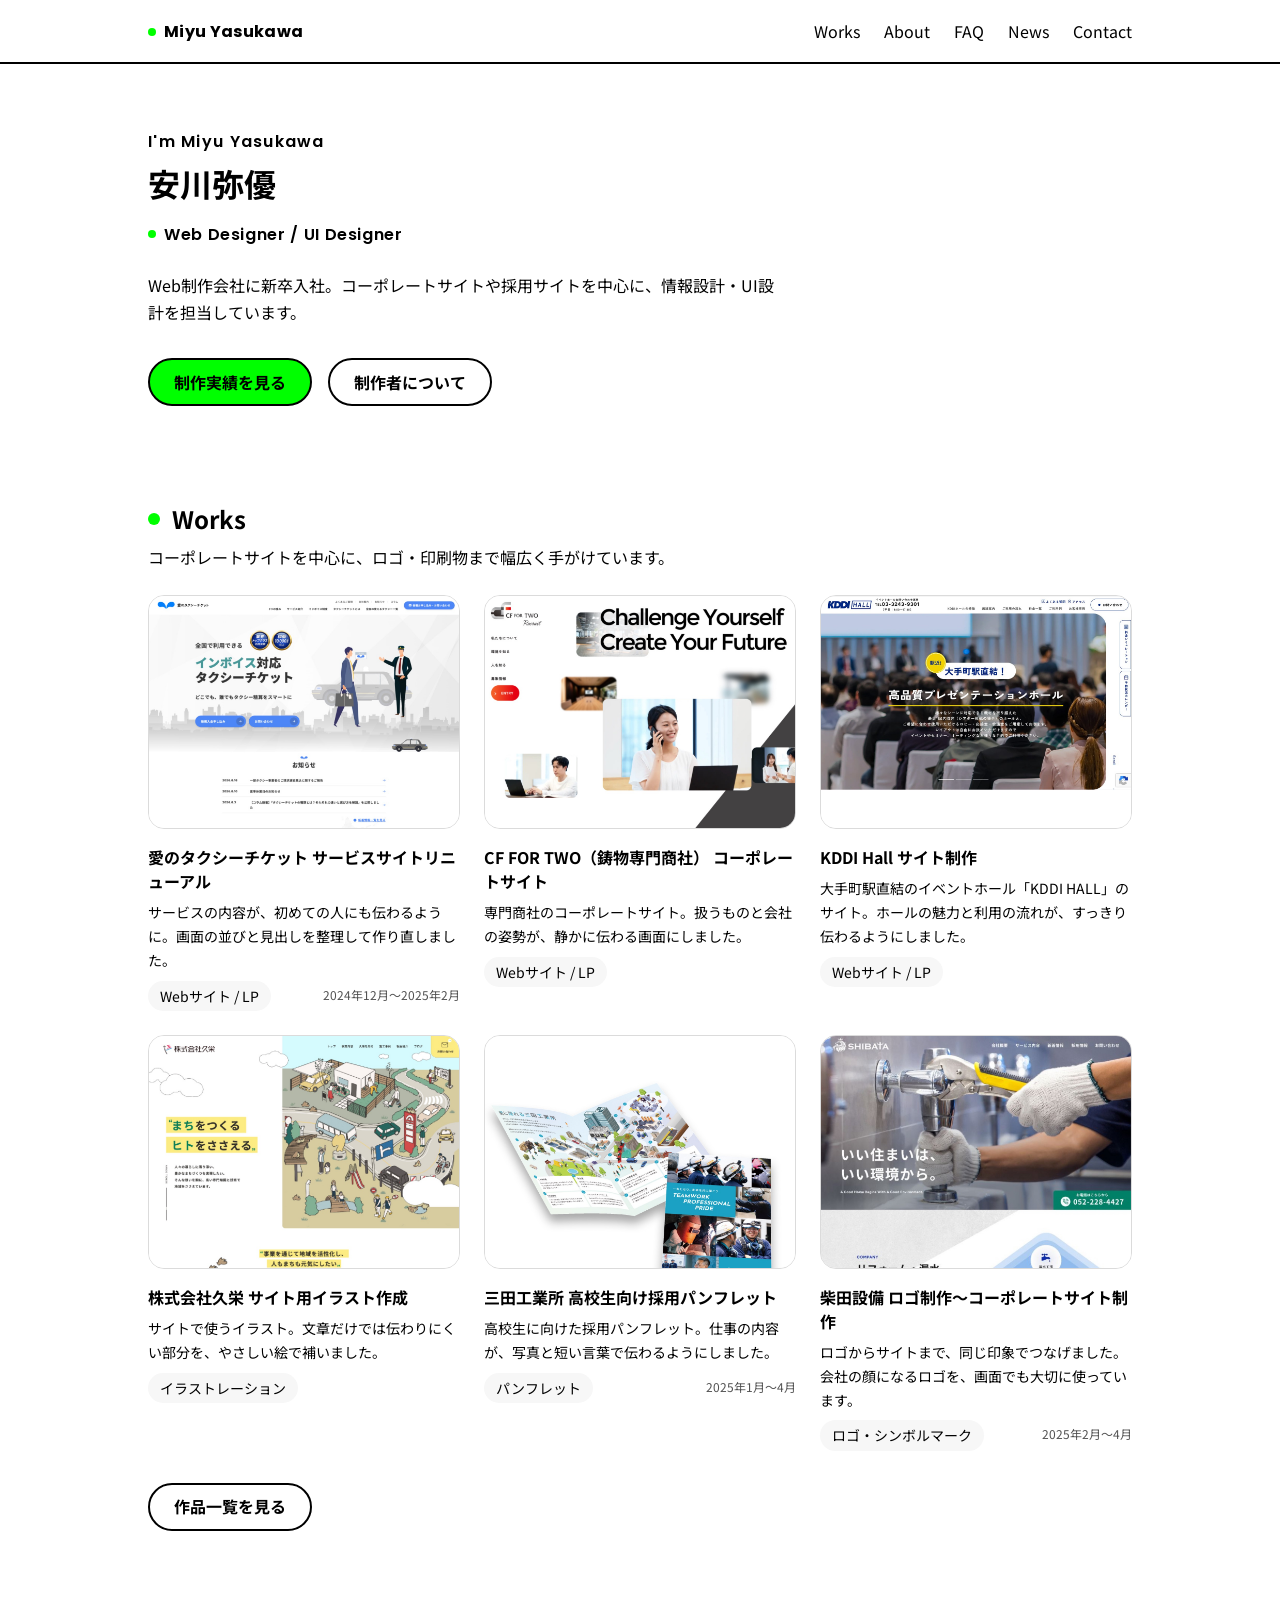
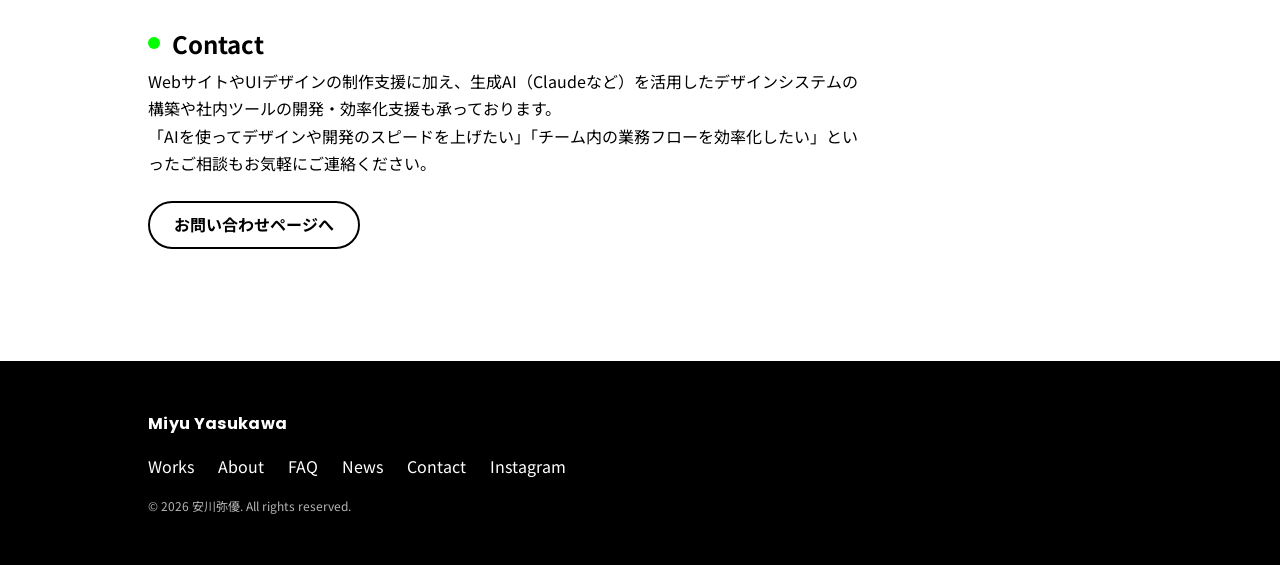
==== commit a6cf4ad6: "作品13〜15を追加（画像掲載）、作品説明を丁寧語に統一、表示名を安川弥優に変更" ====
--- a/index.html
+++ b/index.html
@@ -3,7 +3,7 @@
 <head>
   <meta charset="UTF-8" />
   <meta name="viewport" content="width=device-width, initial-scale=1.0" />
-  <title>杉山弥優 | ポートフォリオ</title>
+  <title>安川弥優 | ポートフォリオ</title>
   <link rel="stylesheet" href="css/styles.css" />
   <link rel="preconnect" href="https://fonts.googleapis.com">
   <link rel="preconnect" href="https://fonts.gstatic.com" crossorigin>
@@ -12,7 +12,7 @@
 <body>
   <header class="site-header">
     <div class="container header-inner">
-      <a href="index.html" class="logo"><span class="logo-dot" aria-hidden="true"></span>Miyu Sugiyama</a>
+      <a href="index.html" class="logo"><span class="logo-dot" aria-hidden="true"></span>Miyu Yasukawa</a>
       <button type="button" class="nav-toggle" aria-label="メニューを開く" aria-expanded="false">☰</button>
       <nav class="site-nav">
         <a href="works.html"><span class="dot" aria-hidden="true"></span>Works</a>
@@ -26,8 +26,8 @@
 
   <main class="content">
         <section class="hero">
-          <p class="hero-en">I'm Miyu Sugiyama</p>
-          <h1>杉山弥優</h1>
+          <p class="hero-en">I'm Miyu Yasukawa</p>
+          <h1>安川弥優</h1>
           <p class="hero-role">Web Designer / UI Designer</p>
           <p class="hero-profile">Web制作会社に新卒入社。コーポレートサイトや採用サイトを中心に、情報設計・UI設計を担当しています。</p>
           <p class="hero-actions">
@@ -52,7 +52,7 @@
 
   <footer class="site-footer">
     <div class="container">
-      <div class="logo">Miyu Sugiyama</div>
+      <div class="logo">Miyu Yasukawa</div>
       <nav class="foot-nav">
         <a href="works.html">Works</a>
         <a href="about.html">About</a>
@@ -61,7 +61,7 @@
         <a href="contact.html">Contact</a>
         <a href="https://www.instagram.com/illustrate_sugiyama/" target="_blank" rel="noopener">Instagram</a>
       </nav>
-      <p class="copy">© 2026 杉山弥優. All rights reserved.</p>
+      <p class="copy">© 2026 安川弥優. All rights reserved.</p>
     </div>
   </footer>
 
--- a/css/styles.css
+++ b/css/styles.css
@@ -8,15 +8,26 @@
   --waku-color-white:#FFFFFF;
   --waku-color-black:#000000;
   --waku-color-green:#00FF00;
-  --waku-color-gray-50:#F7F7F7;
-  --waku-color-gray-200:#E0E0E0;
-  --waku-color-gray-500:#757575;
+  --waku-color-neutral-3:#F7F7F7;
+  --waku-color-neutral-5:#F2F2F2;
+  --waku-color-neutral-9:#E8E8E8;
+  --waku-color-neutral-14:#DBDBDB;
+  --waku-color-neutral-32:#ADADAD;
+  --waku-color-neutral-68:#525252;
+  --waku-color-neutral-84:#292929;
+  --waku-color-green-3:#F7FFF7;
+  --waku-color-green-5:#F2FFF2;
+  --waku-color-green-9:#E8FFE8;
+  --waku-color-green-14:#DBFFDB;
+  --waku-color-green-32:#ADFFAD;
+  --waku-color-green-68:#52FF52;
+  --waku-color-green-84:#29FF29;
   /* 色：セマンティクス（意味の名前。使うのはこっち） */
   --waku-surface-primary:var(--waku-color-white);
-  --waku-surface-secondary:var(--waku-color-gray-50);
+  --waku-surface-secondary:var(--waku-color-neutral-3);
   --waku-text-primary:var(--waku-color-black);
-  --waku-text-secondary:var(--waku-color-gray-500);
-  --waku-border-default:var(--waku-color-gray-200);
+  --waku-text-secondary:var(--waku-color-neutral-68);
+  --waku-border-default:var(--waku-color-neutral-14);
   --waku-border-strong:var(--waku-color-black);
   --waku-accent:var(--waku-color-green);
   /* 文字 */
@@ -45,12 +56,14 @@
   --waku-space-32:32px;
   --waku-space-48:48px;
   --waku-space-64:64px;
+  /* コンテンツ幅 */
+  --waku-content-max:1080px;
 }
 
 *{margin:0;padding:0;box-sizing:border-box;}
 html{scroll-behavior:smooth;}
 body{
-  font-family:var(--waku-font-en),var(--waku-font-ja);
+  font-family:var(--waku-font-ja);
   font-size:var(--waku-font-size-body);
   line-height:var(--waku-line-height-body);
   color:var(--waku-text-primary);
@@ -61,9 +74,9 @@
 button{font:inherit;}
 :focus-visible{outline:2px solid var(--waku-border-strong);outline-offset:2px;}
 
-.container{max-width:1080px;margin:0 auto;padding:0 var(--waku-space-24);}
+.container{max-width:var(--waku-content-max);margin:0 auto;padding:0 var(--waku-space-24);}
 @media (min-width:768px){ .container{padding:0 var(--waku-space-48);} }
-.content{max-width:1080px;margin:0 auto;padding:0 var(--waku-space-24);width:100%;}
+.content{max-width:var(--waku-content-max);margin:0 auto;padding:0 var(--waku-space-24);width:100%;}
 @media (min-width:768px){ .content{padding:0 var(--waku-space-48);} }
 
 /* ===== Header ===== */
@@ -133,14 +146,14 @@
   display:inline-flex;align-items:center;justify-content:center;
   height:48px;padding:0 var(--waku-space-24);
   border-radius:var(--waku-radius-pill);
-  font-family:var(--waku-font-en),var(--waku-font-ja);
+  font-family:var(--waku-font-ja);
   font-size:var(--waku-font-size-body);font-weight:700;
   background:var(--waku-accent);color:var(--waku-text-primary);
   border:2px solid var(--waku-border-strong);
   cursor:pointer;text-decoration:none;
-  transition:box-shadow .12s ease, transform .12s ease;
-}
-.button:hover{box-shadow:var(--waku-shadow-floating);}
+  transition:box-shadow .18s ease, transform .18s cubic-bezier(.34,1.56,.64,1);
+}
+.button:hover{box-shadow:var(--waku-shadow-floating);transform:translateY(-4px);}
 .button:active{box-shadow:none;transform:translate(2px,4px);}
 .button.secondary{background:var(--waku-surface-primary);color:var(--waku-text-primary);}
 
@@ -180,8 +193,9 @@
   color:var(--waku-text-secondary);font-size:var(--waku-font-size-body-sm);
   transition:box-shadow .12s ease;
 }
-.work-thumb img{width:100%;height:100%;object-fit:cover;}
+.work-thumb img{width:100%;height:100%;object-fit:cover;transition:transform .3s ease;}
 .work-card:hover .work-thumb{box-shadow:var(--waku-shadow-floating);}
+.work-card:hover .work-thumb img{transform:scale(1.05);}
 .work-thumb-text{
   font-family:var(--waku-font-en);font-weight:700;
   font-size:var(--waku-font-size-display);letter-spacing:.04em;
@@ -212,19 +226,18 @@
 /* ===== Works:一覧 ===== */
 .works-title-row{display:flex;align-items:baseline;gap:var(--waku-space-12);flex-wrap:wrap;padding-top:var(--waku-space-48);}
 .works-title-row h1{font-size:var(--waku-font-size-display);font-weight:700;line-height:1.3;}
-.works-count{font-family:var(--waku-font-en);color:var(--waku-text-secondary);}
-.filter-pills{display:flex;flex-wrap:wrap;gap:var(--waku-space-8);margin:var(--waku-space-24) 0 var(--waku-space-32);}
+.works-count{font-family:var(--waku-font-ja);color:var(--waku-text-secondary);}
+/* 絞り込みタブ：WAKU Tag のラインタイプ（下線で選択中を示す） */
+.filter-pills{display:flex;flex-wrap:wrap;gap:var(--waku-space-24);border-bottom:1px solid var(--waku-border-default);margin:var(--waku-space-24) 0 var(--waku-space-32);}
 .filter-pill{
-  padding:var(--waku-space-8) var(--waku-space-16);
-  border-radius:var(--waku-radius-pill);
-  border:2px solid var(--waku-border-default);
-  background:var(--waku-surface-primary);color:var(--waku-text-primary);
-  font-size:var(--waku-font-size-body-sm);cursor:pointer;
-  transition:border-color .12s ease, background .12s ease;
-}
-.filter-pill:hover{border-color:var(--waku-border-strong);}
+  font-family:inherit;
+  font-size:var(--waku-font-size-caption);color:var(--waku-text-secondary);line-height:1.6;
+  padding:var(--waku-space-8) var(--waku-space-4);margin-bottom:-1px;
+  background:none;border:none;border-bottom:2px solid transparent;cursor:pointer;
+}
+.filter-pill:hover{color:var(--waku-text-primary);}
 .filter-pill.is-active{
-  background:var(--waku-accent);border-color:var(--waku-border-strong);font-weight:700;
+  color:var(--waku-text-primary);border-bottom-color:var(--waku-border-strong);
 }
 
 /* ===== Works:詳細 ===== */
@@ -336,7 +349,7 @@
 .faq-question-text{display:flex;flex-direction:column;gap:var(--waku-space-4);}
 .news-date{
   display:block;color:var(--waku-text-secondary);
-  font-family:var(--waku-font-en);
+  font-family:var(--waku-font-ja);
   font-size:var(--waku-font-size-caption);font-weight:400;letter-spacing:.05em;
 }
 
@@ -372,7 +385,8 @@
   font-size:var(--waku-font-size-heading);line-height:1;
   cursor:pointer;
 }
-.detail-modal-close:hover{box-shadow:var(--waku-shadow-floating);}
+.detail-modal-close{transition:box-shadow .18s ease, transform .18s cubic-bezier(.34,1.56,.64,1);}
+.detail-modal-close:hover{box-shadow:var(--waku-shadow-floating);transform:translateY(-2px);}
 
 /* ===== Footer ===== */
 .site-footer{
@@ -388,7 +402,7 @@
 .site-footer .copy{
   font-size:var(--waku-font-size-caption);
   color:var(--waku-color-white);opacity:.7;
-  font-family:var(--waku-font-en);
+  font-family:var(--waku-font-ja);
 }
 
 /* ===== レスポンシブ ===== */
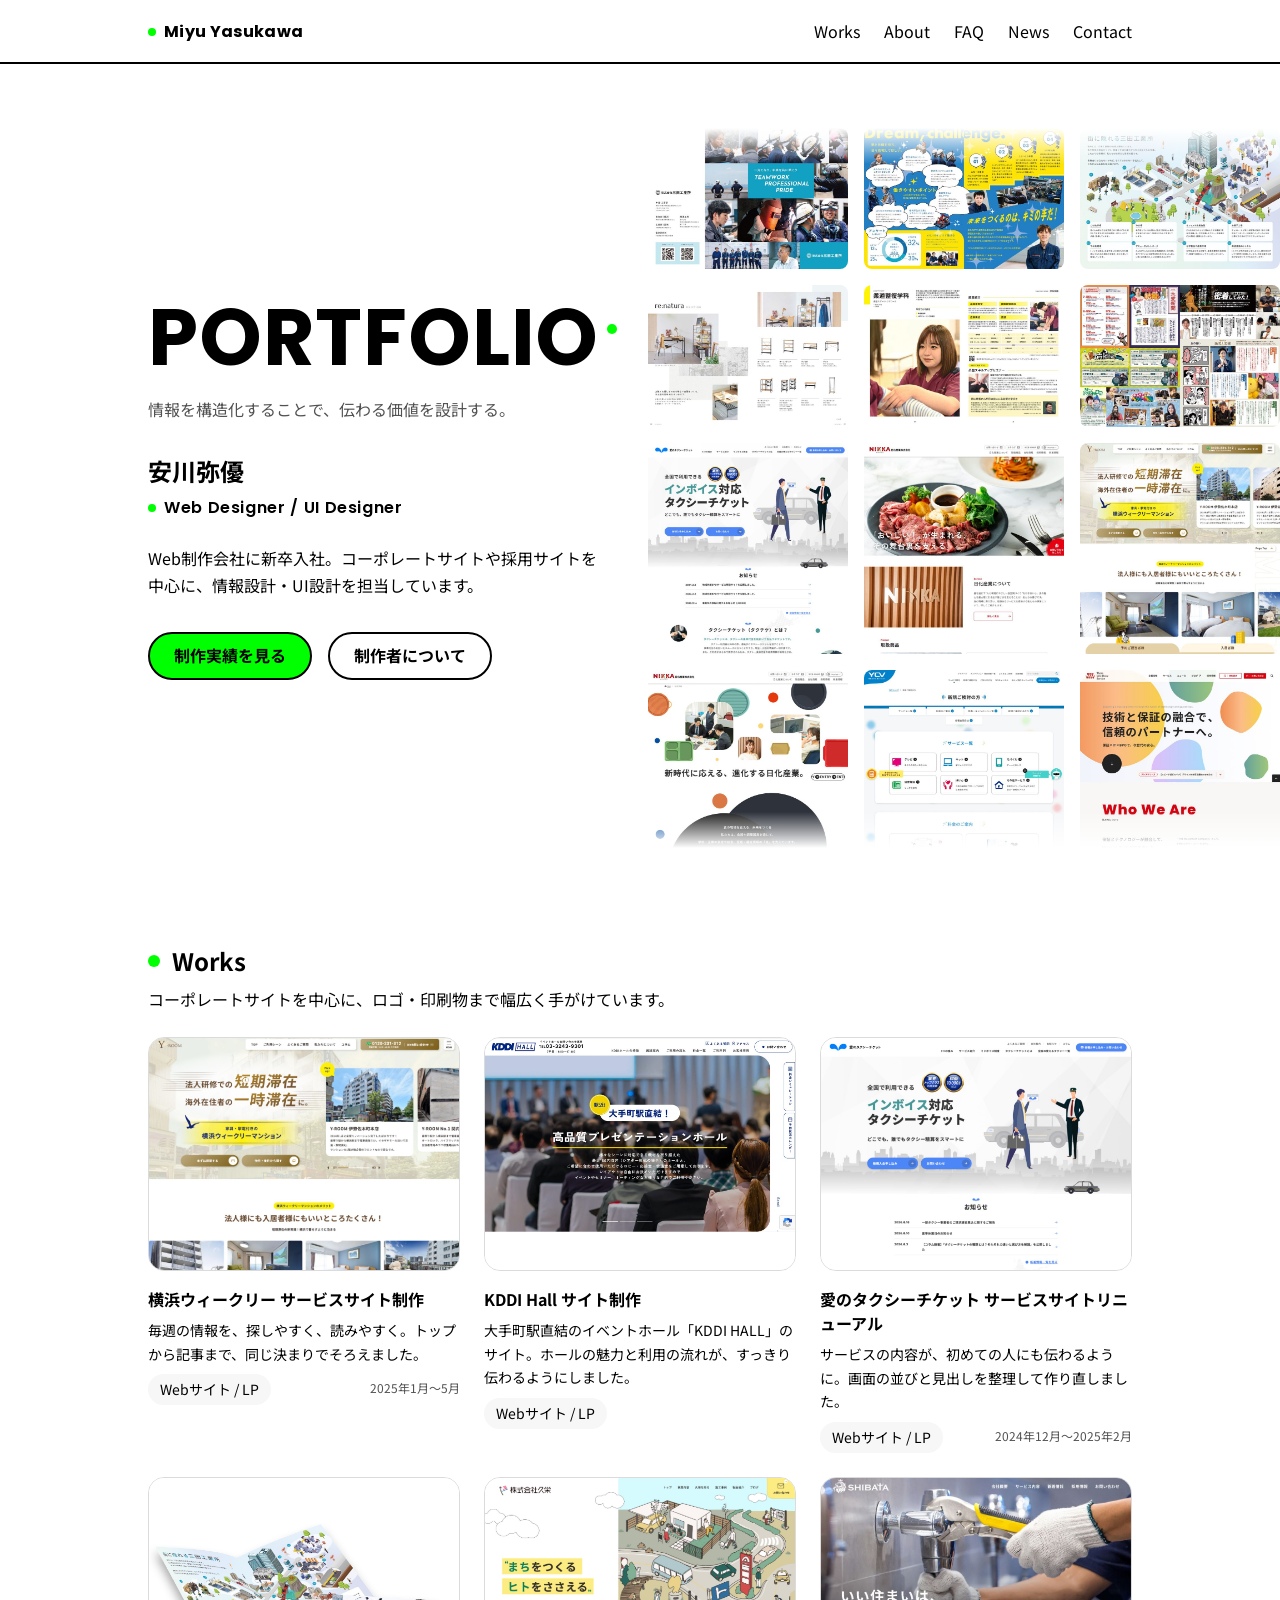
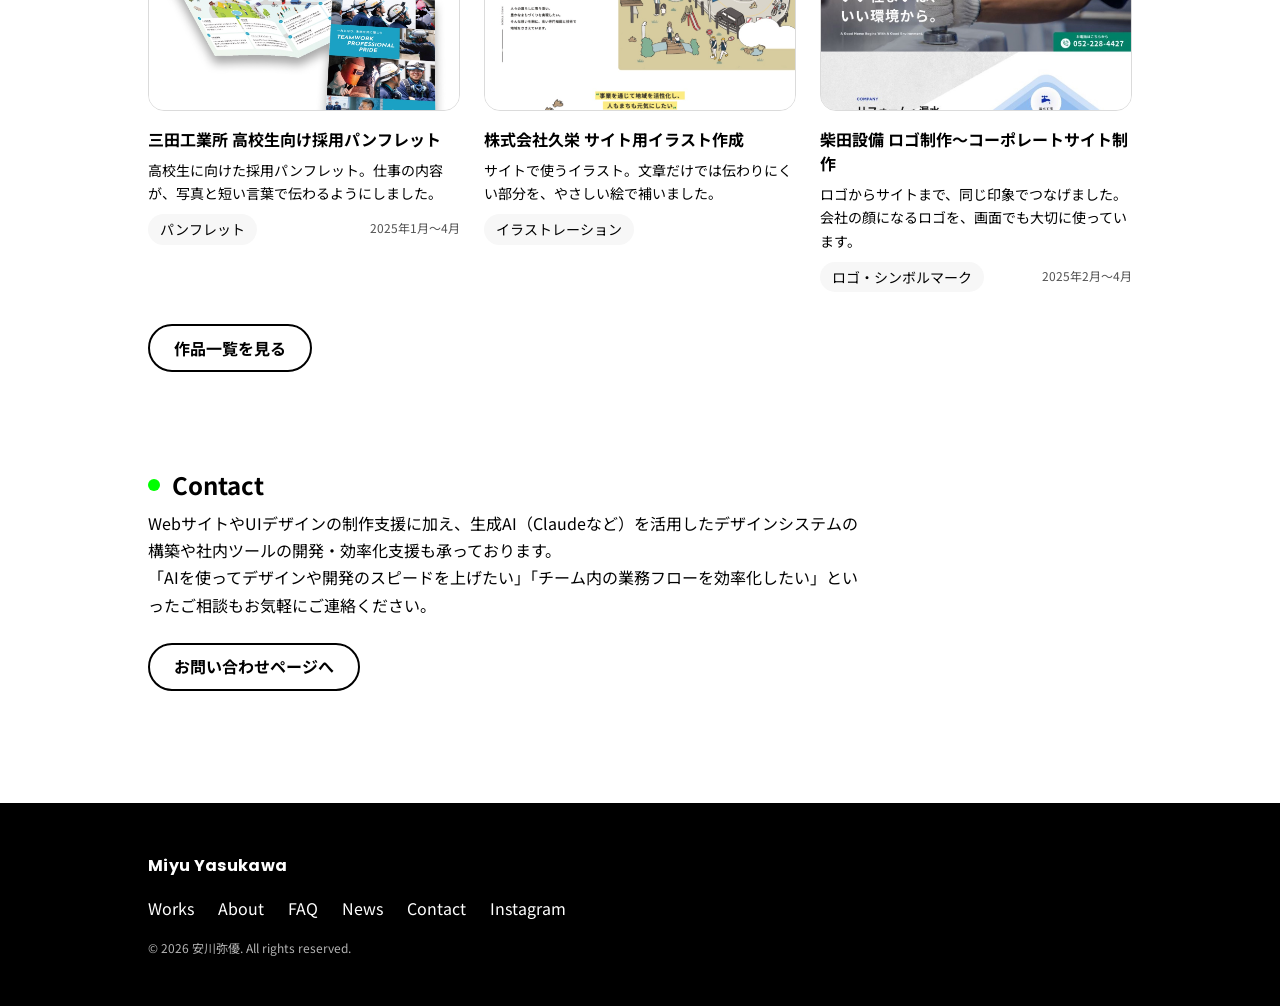
==== commit 8273e261: "TOPのMVを分割レイアウトに変更（左にPORTFOLIOの大きな文字、右に作品画像が下から上へ流れる列）" ====
--- a/index.html
+++ b/index.html
@@ -25,15 +25,76 @@
   </header>
 
   <main class="content">
-        <section class="hero">
-          <p class="hero-en">I'm Miyu Yasukawa</p>
-          <h1>安川弥優</h1>
-          <p class="hero-role">Web Designer / UI Designer</p>
-          <p class="hero-profile">Web制作会社に新卒入社。コーポレートサイトや採用サイトを中心に、情報設計・UI設計を担当しています。</p>
-          <p class="hero-actions">
-            <a href="works.html" class="button">制作実績を見る</a>
-            <a href="about.html" class="button secondary">制作者について</a>
-          </p>
+        <section class="hero hero-split">
+          <div class="hero-text">
+            <p class="hero-portfolio">PORTFOLIO<span class="hero-portfolio-dot" aria-hidden="true"></span></p>
+            <p class="hero-tagline">情報を構造化することで、伝わる価値を設計する。</p>
+            <h1>安川弥優</h1>
+            <p class="hero-role">Web Designer / UI Designer</p>
+            <p class="hero-profile">Web制作会社に新卒入社。コーポレートサイトや採用サイトを中心に、情報設計・UI設計を担当しています。</p>
+            <p class="hero-actions">
+              <a href="works.html" class="button">制作実績を見る</a>
+              <a href="about.html" class="button secondary">制作者について</a>
+            </p>
+          </div>
+          <div class="hero-flow" aria-hidden="true">
+        <div class="hero-col">
+            <div class="hero-track">
+              <img src="images/hero/card_01.jpg" alt="" loading="lazy">
+              <img src="images/hero/card_04.jpg" alt="" loading="lazy">
+              <img src="images/hero/card_07.jpg" alt="" loading="lazy">
+              <img src="images/hero/card_10.jpg" alt="" loading="lazy">
+              <img src="images/hero/card_13.jpg" alt="" loading="lazy">
+              <img src="images/hero/card_16.jpg" alt="" loading="lazy">
+              <img src="images/hero/card_19.jpg" alt="" loading="lazy">
+              <img src="images/hero/card_22.jpg" alt="" loading="lazy">
+              <img src="images/hero/card_01.jpg" alt="" loading="lazy">
+              <img src="images/hero/card_04.jpg" alt="" loading="lazy">
+              <img src="images/hero/card_07.jpg" alt="" loading="lazy">
+              <img src="images/hero/card_10.jpg" alt="" loading="lazy">
+              <img src="images/hero/card_13.jpg" alt="" loading="lazy">
+              <img src="images/hero/card_16.jpg" alt="" loading="lazy">
+              <img src="images/hero/card_19.jpg" alt="" loading="lazy">
+              <img src="images/hero/card_22.jpg" alt="" loading="lazy">
+            </div>
+          </div>
+        <div class="hero-col">
+            <div class="hero-track">
+              <img src="images/hero/card_02.jpg" alt="" loading="lazy">
+              <img src="images/hero/card_05.jpg" alt="" loading="lazy">
+              <img src="images/hero/card_08.jpg" alt="" loading="lazy">
+              <img src="images/hero/card_11.jpg" alt="" loading="lazy">
+              <img src="images/hero/card_14.jpg" alt="" loading="lazy">
+              <img src="images/hero/card_17.jpg" alt="" loading="lazy">
+              <img src="images/hero/card_20.jpg" alt="" loading="lazy">
+              <img src="images/hero/card_02.jpg" alt="" loading="lazy">
+              <img src="images/hero/card_05.jpg" alt="" loading="lazy">
+              <img src="images/hero/card_08.jpg" alt="" loading="lazy">
+              <img src="images/hero/card_11.jpg" alt="" loading="lazy">
+              <img src="images/hero/card_14.jpg" alt="" loading="lazy">
+              <img src="images/hero/card_17.jpg" alt="" loading="lazy">
+              <img src="images/hero/card_20.jpg" alt="" loading="lazy">
+            </div>
+          </div>
+        <div class="hero-col">
+            <div class="hero-track">
+              <img src="images/hero/card_03.jpg" alt="" loading="lazy">
+              <img src="images/hero/card_06.jpg" alt="" loading="lazy">
+              <img src="images/hero/card_09.jpg" alt="" loading="lazy">
+              <img src="images/hero/card_12.jpg" alt="" loading="lazy">
+              <img src="images/hero/card_15.jpg" alt="" loading="lazy">
+              <img src="images/hero/card_18.jpg" alt="" loading="lazy">
+              <img src="images/hero/card_21.jpg" alt="" loading="lazy">
+              <img src="images/hero/card_03.jpg" alt="" loading="lazy">
+              <img src="images/hero/card_06.jpg" alt="" loading="lazy">
+              <img src="images/hero/card_09.jpg" alt="" loading="lazy">
+              <img src="images/hero/card_12.jpg" alt="" loading="lazy">
+              <img src="images/hero/card_15.jpg" alt="" loading="lazy">
+              <img src="images/hero/card_18.jpg" alt="" loading="lazy">
+              <img src="images/hero/card_21.jpg" alt="" loading="lazy">
+            </div>
+          </div>
+          </div>
         </section>
 
         <section class="section works-section">
--- a/css/styles.css
+++ b/css/styles.css
@@ -141,6 +141,61 @@
 .hero-profile{max-width:640px;margin-top:var(--waku-space-24);}
 .hero-actions{display:flex;gap:var(--waku-space-16);flex-wrap:wrap;margin-top:var(--waku-space-32);}
 
+/* ===== Hero 分割レイアウト(TOP MV) =====
+   左:PORTFOLIOの大きな文字とプロフィール / 右:作品画像が下から上へ流れ続ける列 */
+.hero-split{
+  display:grid;grid-template-columns:minmax(0,5fr) minmax(0,7fr);
+  gap:var(--waku-space-48);align-items:center;
+  width:100vw;margin-left:calc(50% - 50vw);
+  padding-left:max(var(--waku-space-24), calc(50vw - 540px + var(--waku-space-24)));
+  padding-right:0;
+}
+@media (min-width:768px){
+  .hero-split{padding-left:max(var(--waku-space-48), calc(50vw - 540px + var(--waku-space-48)));}
+}
+.hero-portfolio{
+  font-family:var(--waku-font-en);font-weight:700;
+  font-size:clamp(52px, 6.2vw, 88px);line-height:1.05;letter-spacing:.01em;
+  display:flex;align-items:flex-start;
+}
+.hero-portfolio-dot{
+  width:10px;height:10px;border-radius:50%;background:var(--waku-accent);
+  flex:none;margin-top:.35em;margin-left:var(--waku-space-8);
+}
+.hero-tagline{
+  margin-top:var(--waku-space-16);
+  color:var(--waku-text-secondary);font-size:var(--waku-font-size-body);
+}
+.hero-split h1{font-size:var(--waku-font-size-heading);margin:var(--waku-space-32) 0 var(--waku-space-8);}
+.hero-flow{
+  display:grid;grid-template-columns:repeat(3, 1fr);gap:var(--waku-space-16);
+  height:min(82vh, 720px);overflow:hidden;
+  -webkit-mask-image:linear-gradient(to bottom, transparent, #000 5%, #000 95%, transparent);
+  mask-image:linear-gradient(to bottom, transparent, #000 5%, #000 95%, transparent);
+}
+.hero-col{overflow:hidden;}
+.hero-track{display:flex;flex-direction:column;animation:heroFlowUp 60s linear infinite;}
+.hero-col:nth-child(2) .hero-track{animation-duration:78s;}
+.hero-col:nth-child(3) .hero-track{animation-duration:68s;}
+.hero-track img{
+  width:100%;height:auto;display:block;
+  border-radius:var(--waku-radius-md);
+  margin-bottom:var(--waku-space-16);
+}
+.hero-flow:hover .hero-track{animation-play-state:paused;}
+@keyframes heroFlowUp{
+  from{transform:translateY(0);}
+  to{transform:translateY(-50%);}
+}
+@media (prefers-reduced-motion: reduce){
+  .hero-track{animation:none;}
+}
+@media (max-width:880px){
+  .hero-split{grid-template-columns:1fr;gap:var(--waku-space-32);padding-right:max(var(--waku-space-24), calc(50vw - 540px + var(--waku-space-24)));}
+  .hero-flow{grid-template-columns:repeat(2, 1fr);height:420px;}
+  .hero-col:nth-child(3){display:none;}
+}
+
 /* ===== Button ===== */
 .button{
   display:inline-flex;align-items:center;justify-content:center;
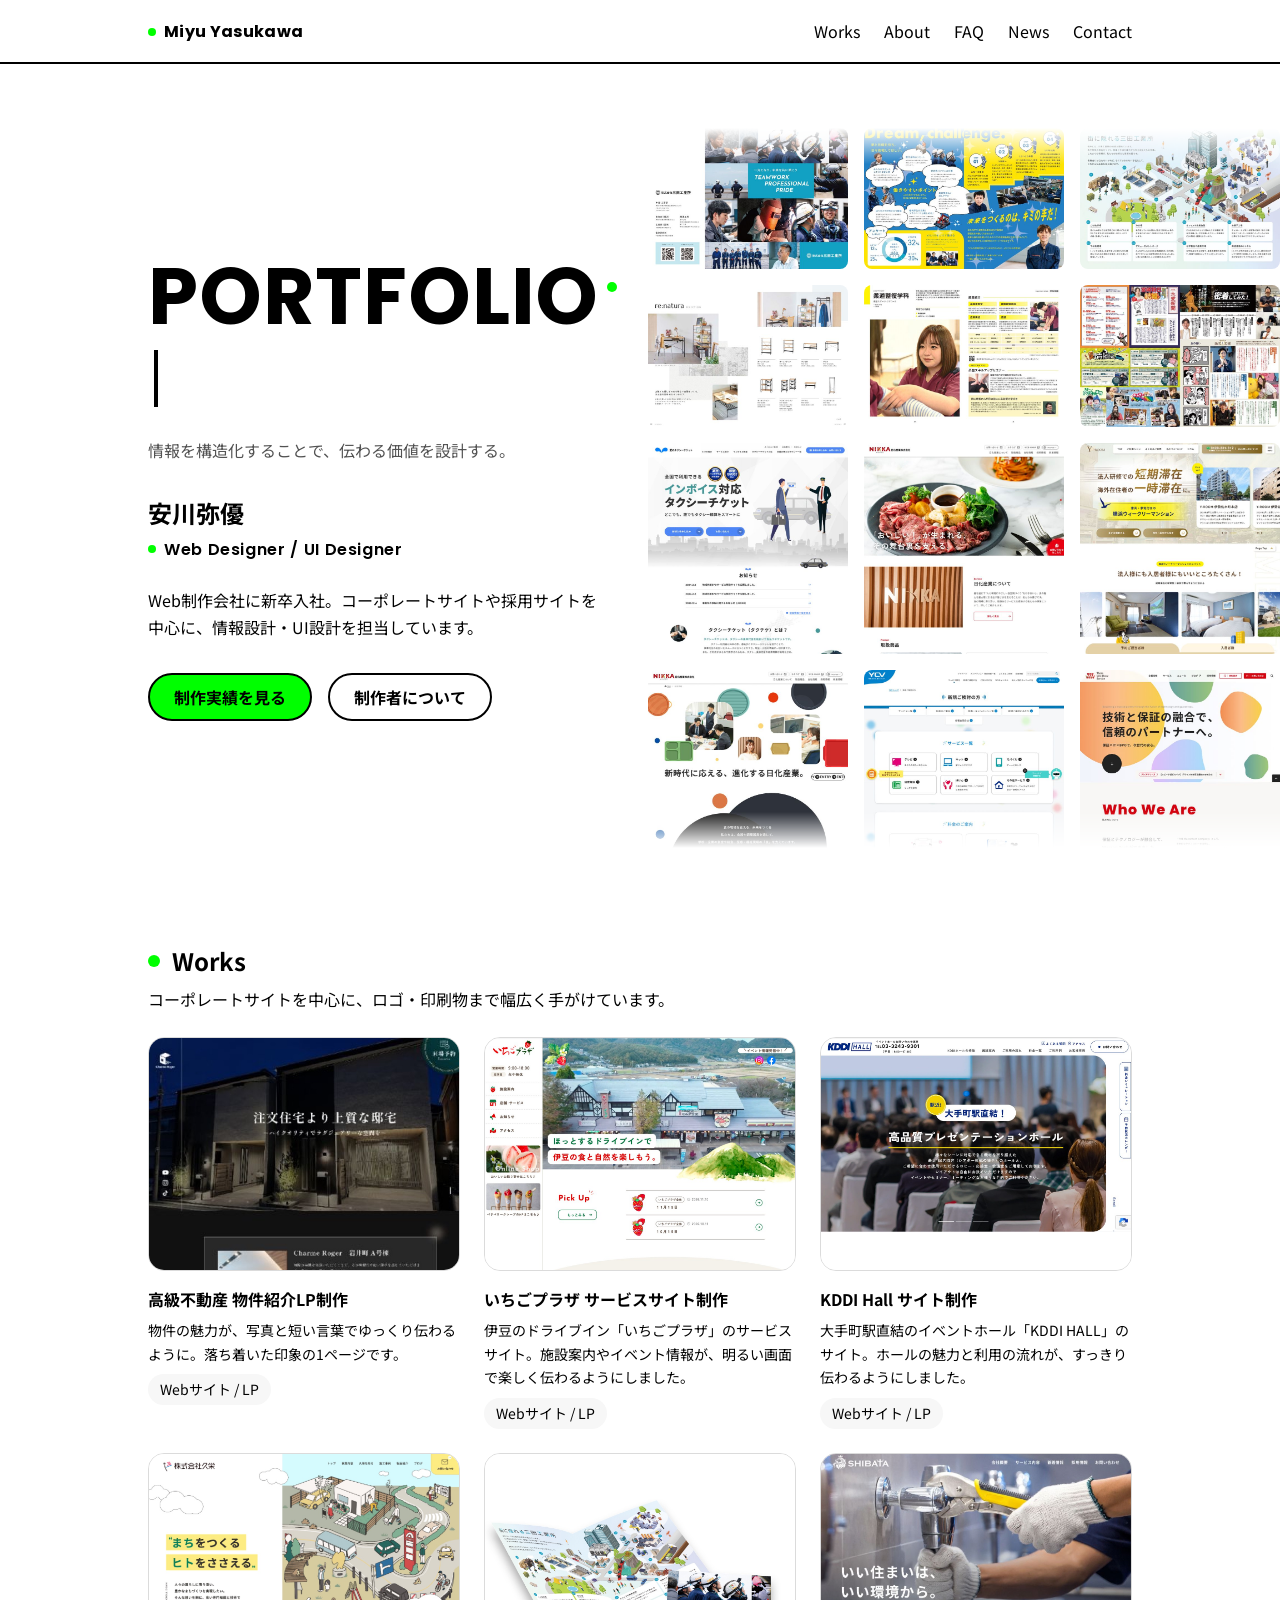
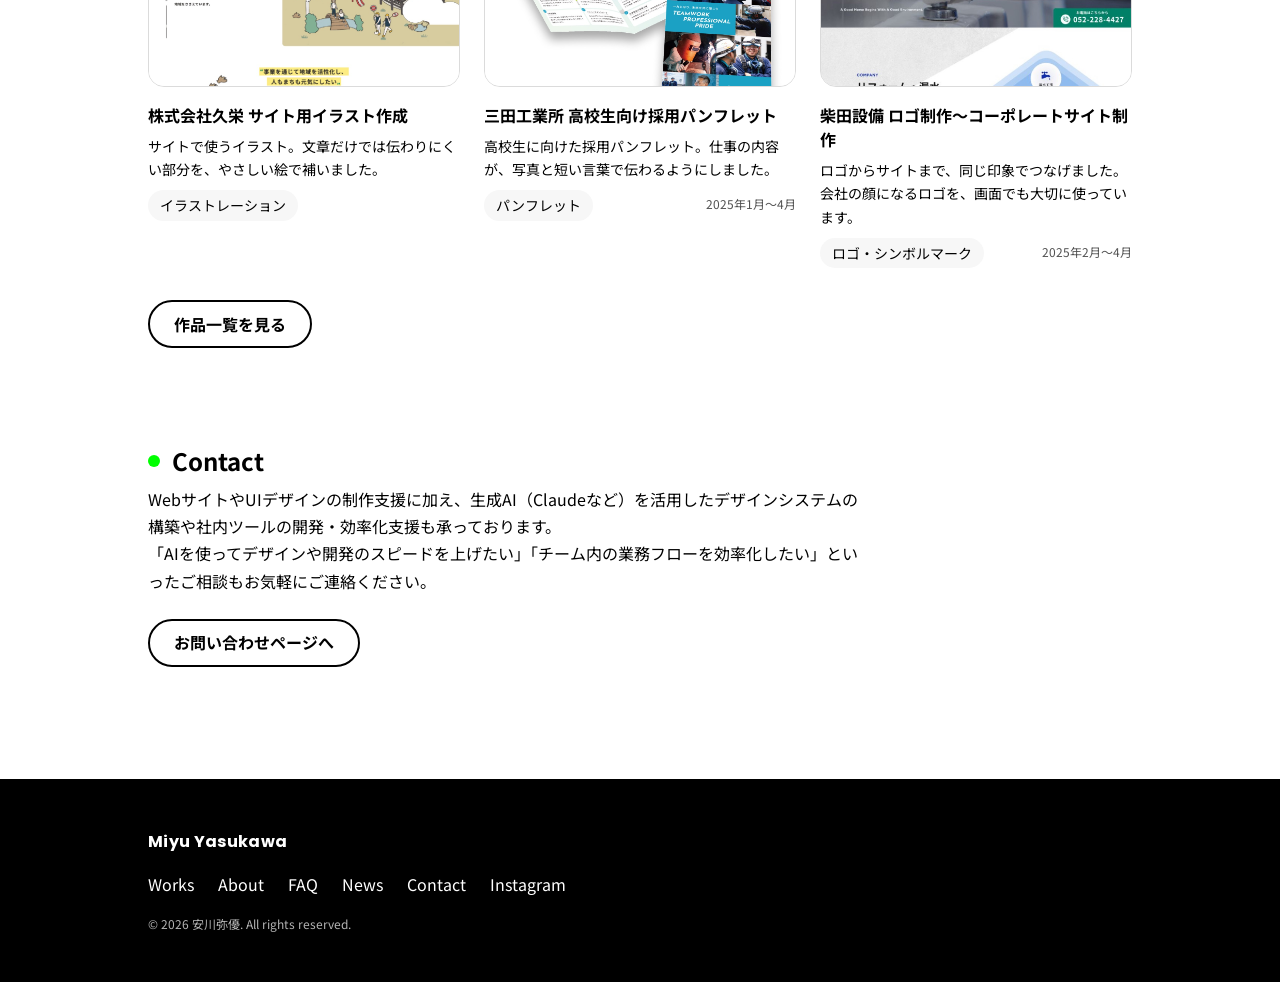
==== commit e2c349c7: "MVのPORTFOLIOにタイプライターアニメーションを追加（1文字ずつ表示＋カーソル点滅）" ====
--- a/index.html
+++ b/index.html
@@ -27,7 +27,7 @@
   <main class="content">
         <section class="hero hero-split">
           <div class="hero-text">
-            <p class="hero-portfolio">PORTFOLIO<span class="hero-portfolio-dot" aria-hidden="true"></span></p>
+            <p class="hero-portfolio"><span class="hero-type" data-type="PORTFOLIO">PORTFOLIO</span><span class="hero-portfolio-dot" aria-hidden="true"></span></p>
             <p class="hero-tagline">情報を構造化することで、伝わる価値を設計する。</p>
             <h1>安川弥優</h1>
             <p class="hero-role">Web Designer / UI Designer</p>
@@ -131,5 +131,6 @@
   <script src="js/work-render.js"></script>
   <script src="js/top-works.js"></script>
   <script src="js/main.js"></script>
+  <script src="js/hero-typewriter.js"></script>
 </body>
 </html>
--- a/css/styles.css
+++ b/css/styles.css
@@ -162,6 +162,21 @@
   width:10px;height:10px;border-radius:50%;background:var(--waku-accent);
   flex:none;margin-top:.35em;margin-left:var(--waku-space-8);
 }
+/* タイプライターのカーソル(末尾で点滅する縦棒) */
+.hero-type::after{
+  content:"";display:inline-block;
+  width:.055em;height:.72em;margin-left:.07em;
+  background:var(--waku-text-primary);
+  vertical-align:baseline;
+  animation:heroCaretBlink .85s steps(1) infinite;
+}
+@keyframes heroCaretBlink{
+  0%, 49%{opacity:1;}
+  50%, 100%{opacity:0;}
+}
+@media (prefers-reduced-motion: reduce){
+  .hero-type::after{animation:none;opacity:0;}
+}
 .hero-tagline{
   margin-top:var(--waku-space-16);
   color:var(--waku-text-secondary);font-size:var(--waku-font-size-body);
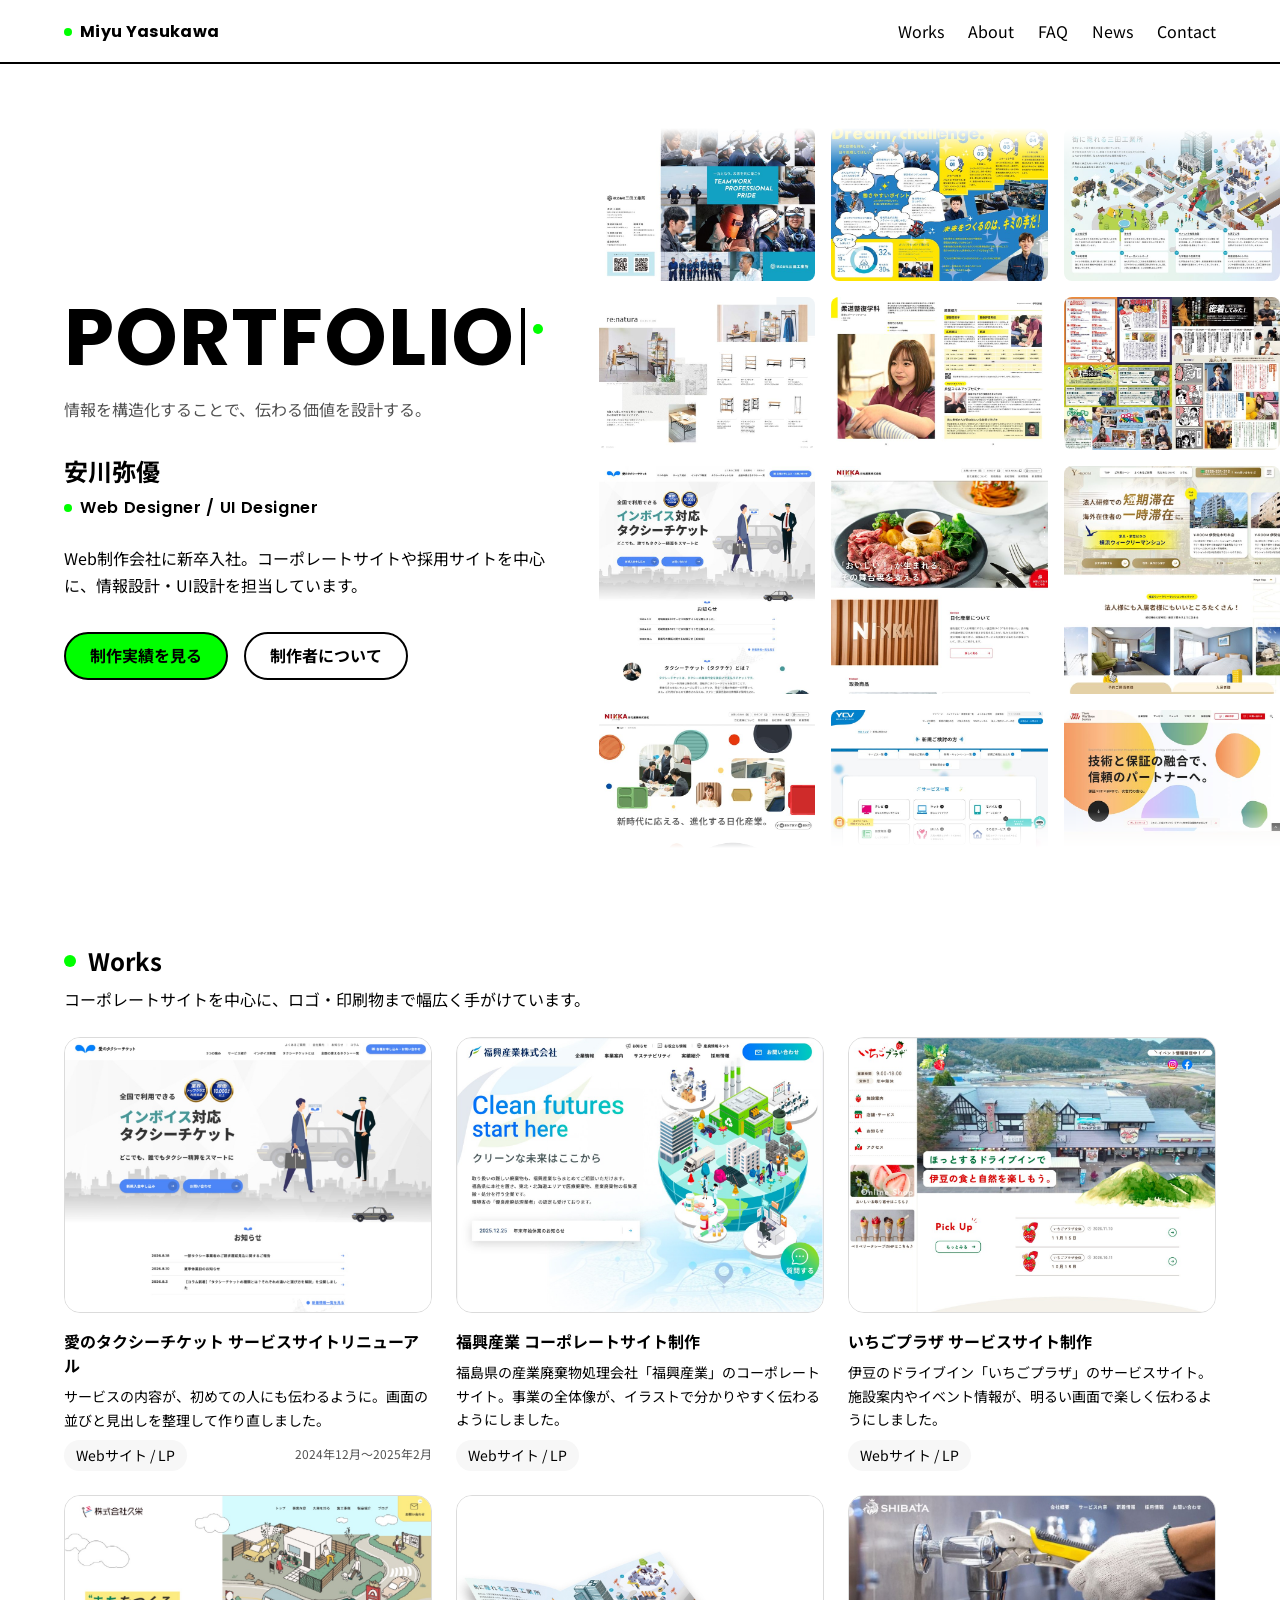
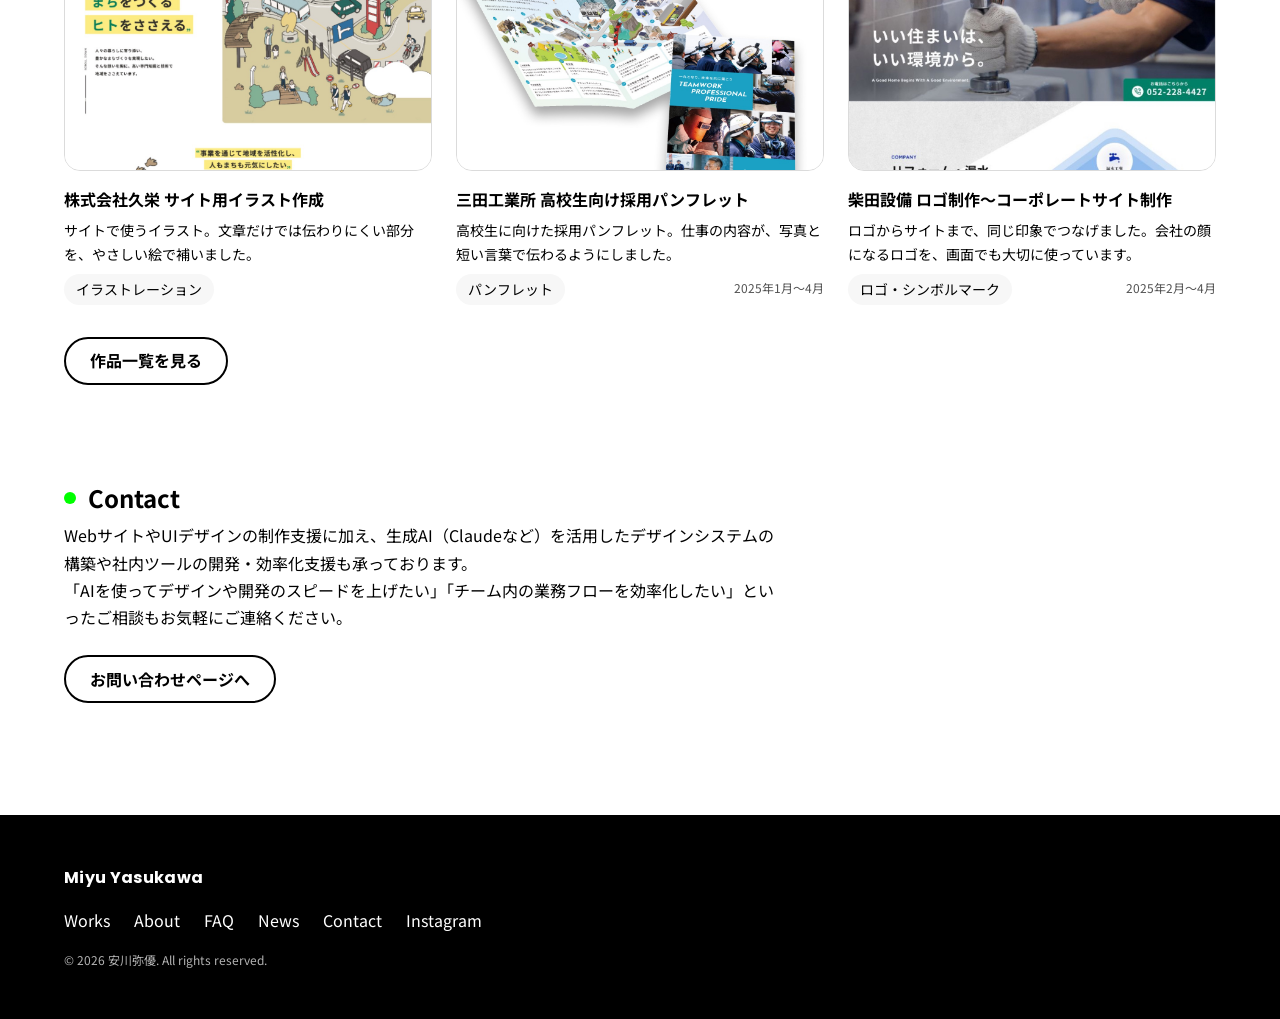
==== commit 2c2897e7: "TOPの作品カードも一覧ページと同じ右側パネルで詳細を開くよう変更" ====
--- a/index.html
+++ b/index.html
@@ -126,6 +126,12 @@
     </div>
   </footer>
 
+  <div class="detail-modal-backdrop" data-modal-backdrop></div>
+  <div class="detail-modal" data-modal-panel>
+    <button type="button" class="detail-modal-close" data-modal-close aria-label="閉じる">×</button>
+    <div class="detail-modal-body" data-modal-body></div>
+  </div>
+
   <script src="js/works-data.js"></script>
   <script src="js/category-groups.js"></script>
   <script src="js/work-render.js"></script>
--- a/css/styles.css
+++ b/css/styles.css
@@ -57,7 +57,7 @@
   --waku-space-48:48px;
   --waku-space-64:64px;
   /* コンテンツ幅 */
-  --waku-content-max:1080px;
+  --waku-content-max:1600px;
 }
 
 *{margin:0;padding:0;box-sizing:border-box;}
@@ -74,10 +74,10 @@
 button{font:inherit;}
 :focus-visible{outline:2px solid var(--waku-border-strong);outline-offset:2px;}
 
-.container{max-width:var(--waku-content-max);margin:0 auto;padding:0 var(--waku-space-24);}
-@media (min-width:768px){ .container{padding:0 var(--waku-space-48);} }
-.content{max-width:var(--waku-content-max);margin:0 auto;padding:0 var(--waku-space-24);width:100%;}
-@media (min-width:768px){ .content{padding:0 var(--waku-space-48);} }
+.container{max-width:var(--waku-content-max);margin:0 auto;padding:0 max(24px, 5vw);}
+
+.content{max-width:var(--waku-content-max);margin:0 auto;padding:0 max(24px, 5vw);width:100%;}
+
 
 /* ===== Header ===== */
 .site-header{
@@ -147,11 +147,8 @@
   display:grid;grid-template-columns:minmax(0,5fr) minmax(0,7fr);
   gap:var(--waku-space-48);align-items:center;
   width:100vw;margin-left:calc(50% - 50vw);
-  padding-left:max(var(--waku-space-24), calc(50vw - 540px + var(--waku-space-24)));
+  padding-left:calc((100vw - min(100vw, var(--waku-content-max))) / 2 + max(24px, 5vw));
   padding-right:0;
-}
-@media (min-width:768px){
-  .hero-split{padding-left:max(var(--waku-space-48), calc(50vw - 540px + var(--waku-space-48)));}
 }
 .hero-portfolio{
   font-family:var(--waku-font-en);font-weight:700;
@@ -206,7 +203,7 @@
   .hero-track{animation:none;}
 }
 @media (max-width:880px){
-  .hero-split{grid-template-columns:1fr;gap:var(--waku-space-32);padding-right:max(var(--waku-space-24), calc(50vw - 540px + var(--waku-space-24)));}
+  .hero-split{grid-template-columns:1fr;gap:var(--waku-space-32);padding-right:calc((100vw - min(100vw, var(--waku-content-max))) / 2 + max(24px, 5vw));}
   .hero-flow{grid-template-columns:repeat(2, 1fr);height:420px;}
   .hero-col:nth-child(3){display:none;}
 }
@@ -328,6 +325,15 @@
   border-radius:var(--waku-radius-lg);border:1px solid var(--waku-border-default);
 }
 .work-detail-section{margin-bottom:var(--waku-space-48);}
+/* 文章の下に置く画像（バナーなど、元の比率のまま1列に並べる。切り取らない） */
+.work-gallery-below{
+  display:flex;flex-direction:column;
+  gap:var(--waku-space-16);margin-bottom:var(--waku-space-48);
+}
+.work-gallery-below img{
+  width:100%;height:auto;display:block;
+  border-radius:var(--waku-radius-lg);border:1px solid var(--waku-border-default);
+}
 .work-detail-section h2{
   font-size:var(--waku-font-size-heading);font-weight:700;
   line-height:1.4;margin-bottom:var(--waku-space-16);
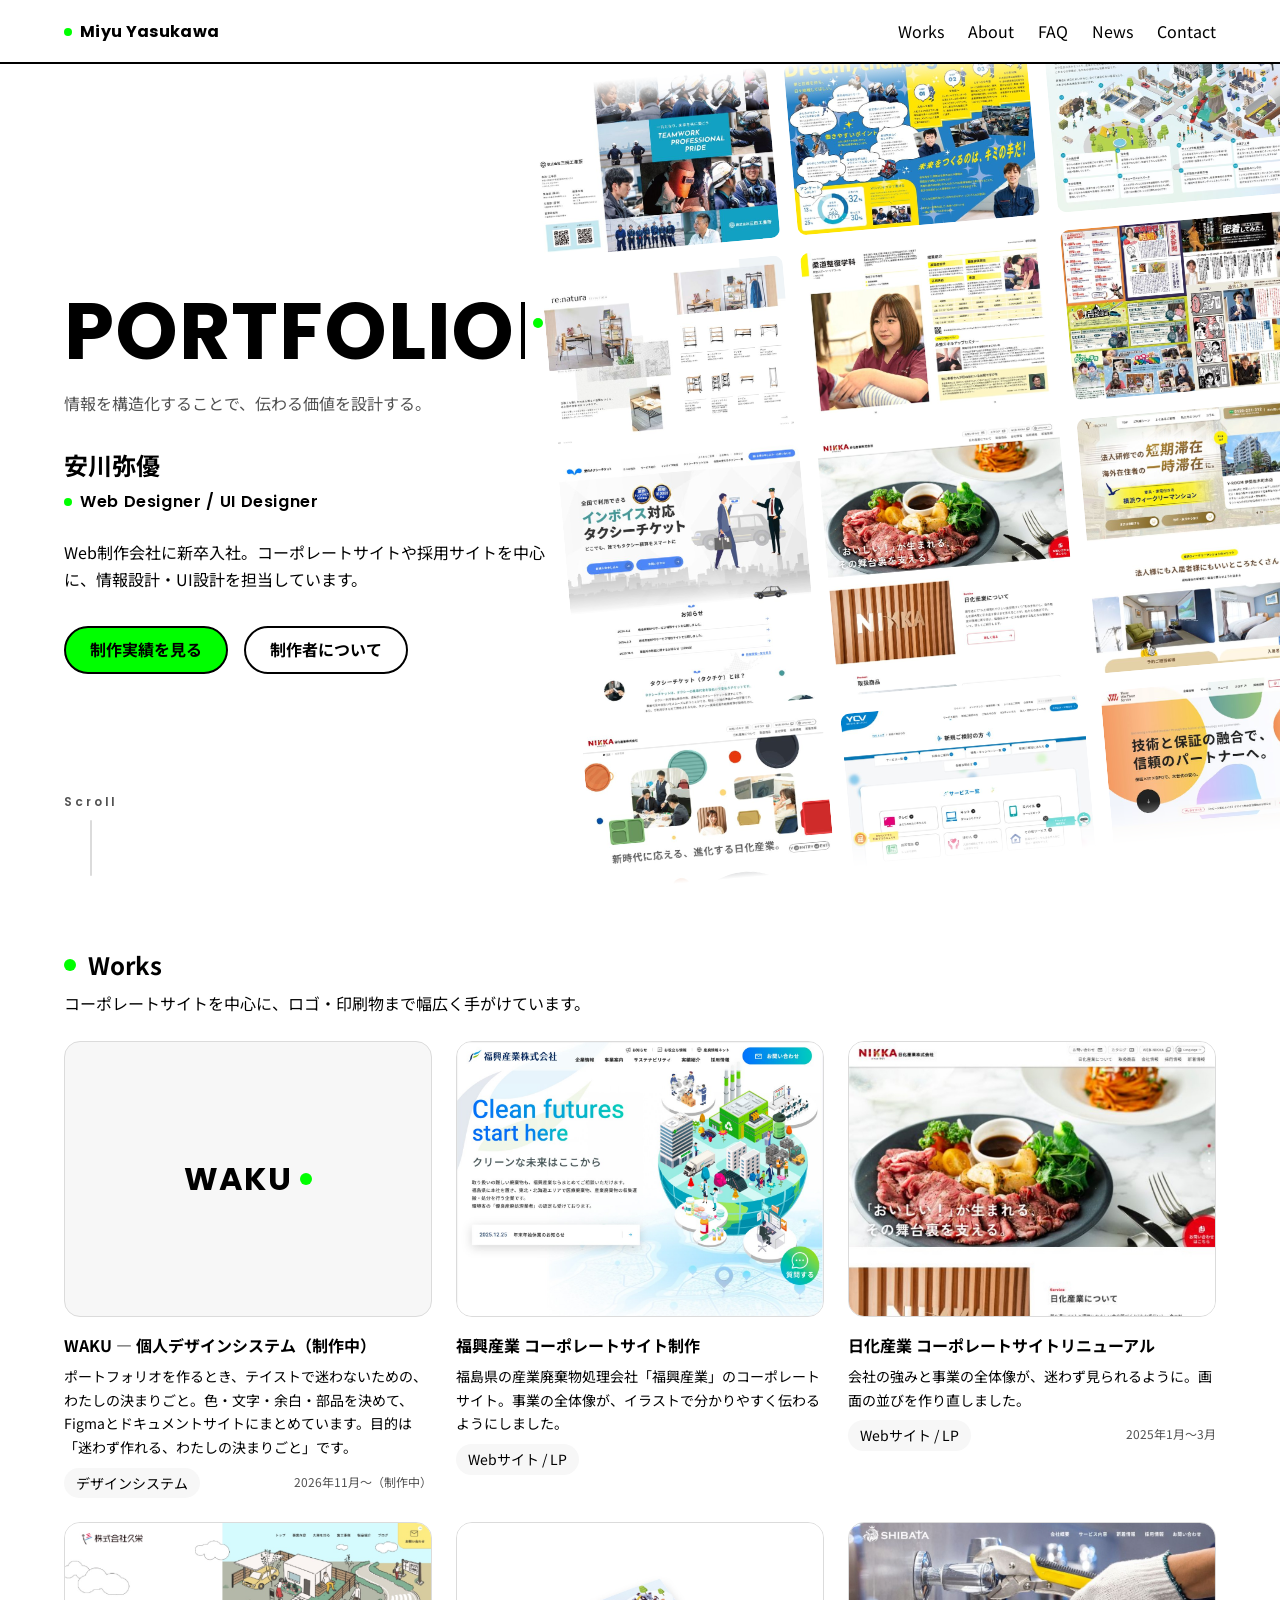
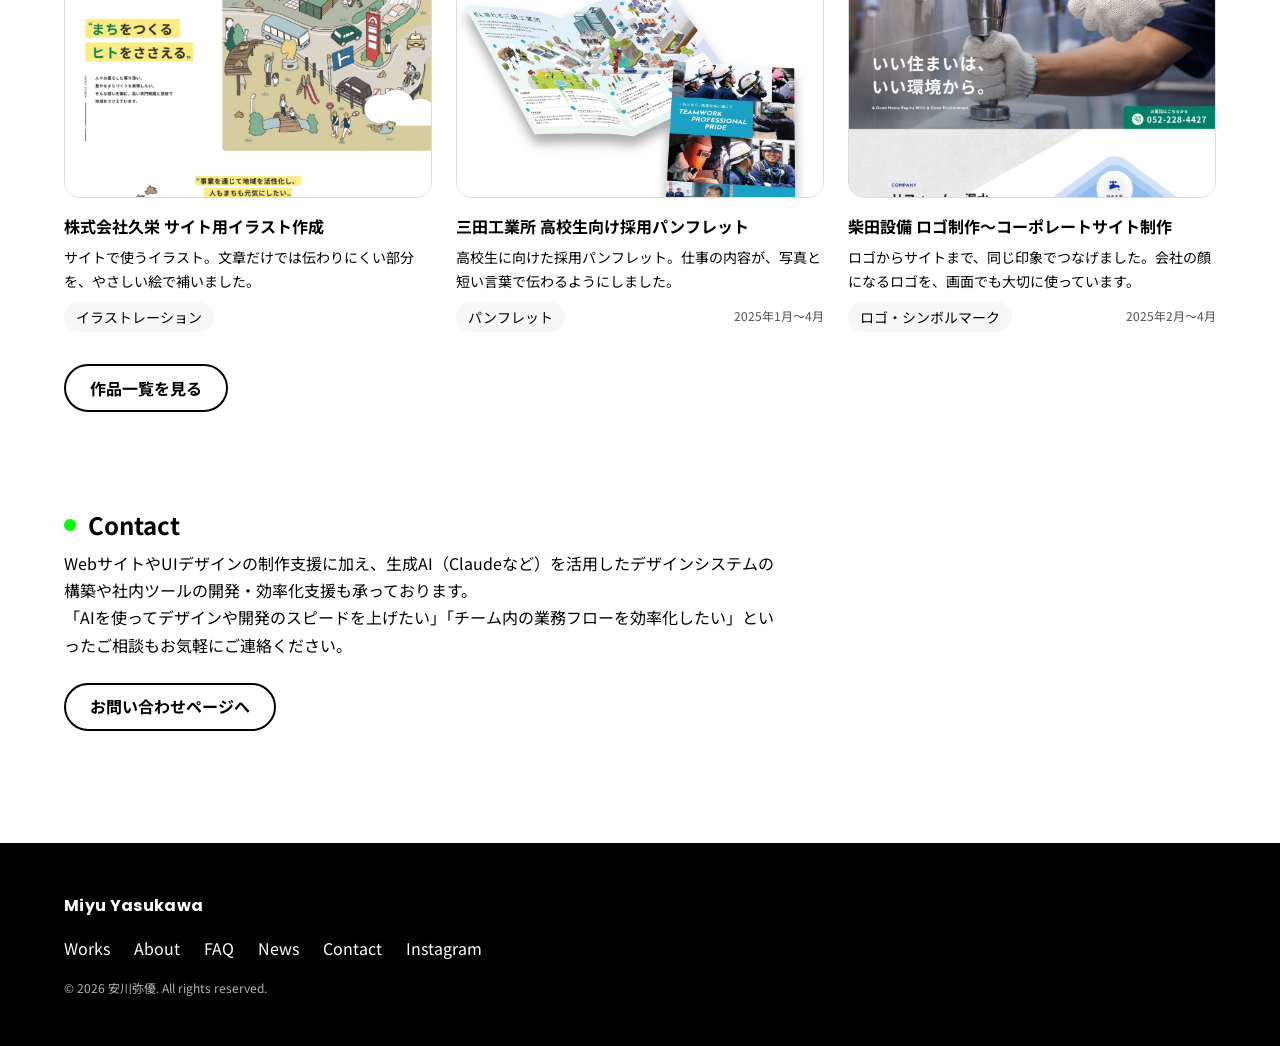
==== commit 706cca3e: "MV: 画像列を左へ傾斜・画面高さいっぱいに・左下にスクロールサインを追加" ====
--- a/index.html
+++ b/index.html
@@ -95,6 +95,10 @@
             </div>
           </div>
           </div>
+          <div class="hero-scroll" aria-hidden="true">
+            <span class="hero-scroll-text">Scroll</span>
+            <span class="hero-scroll-line"></span>
+          </div>
         </section>
 
         <section class="section works-section">
--- a/css/styles.css
+++ b/css/styles.css
@@ -149,6 +149,14 @@
   width:100vw;margin-left:calc(50% - 50vw);
   padding-left:calc((100vw - min(100vw, var(--waku-content-max))) / 2 + max(24px, 5vw));
   padding-right:0;
+  position:relative;overflow:hidden;
+  padding-top:var(--waku-space-32);padding-bottom:var(--waku-space-32);
+}
+/* MVは画面の高さいっぱい(スティッキーヘッダー64pxを引いた分) */
+@media (min-width:881px){
+  .hero-split{min-height:calc(100vh - 64px);min-height:calc(100svh - 64px);align-items:stretch;}
+  .hero-text{align-self:center;}
+  .hero-flow{height:auto;}
 }
 .hero-portfolio{
   font-family:var(--waku-font-en);font-weight:700;
@@ -182,8 +190,40 @@
 .hero-flow{
   display:grid;grid-template-columns:repeat(3, 1fr);gap:var(--waku-space-16);
   height:min(82vh, 720px);overflow:hidden;
+  /* 参考イメージのように、画像の列全体を左へ少し傾ける(はみ出しはヒーロー側で隠す) */
+  transform:rotate(-5deg) scale(1.12);
   -webkit-mask-image:linear-gradient(to bottom, transparent, #000 5%, #000 95%, transparent);
   mask-image:linear-gradient(to bottom, transparent, #000 5%, #000 95%, transparent);
+}
+/* スクロールを促すサイン(左下) */
+.hero-scroll{
+  position:absolute;z-index:2;
+  left:calc((100vw - min(100vw, var(--waku-content-max))) / 2 + max(24px, 5vw));
+  bottom:var(--waku-space-24);
+  display:flex;flex-direction:column;align-items:center;gap:var(--waku-space-8);
+}
+.hero-scroll-text{
+  font-family:var(--waku-font-en);font-weight:600;
+  font-size:var(--waku-font-size-caption);letter-spacing:.24em;
+  color:var(--waku-text-secondary);
+}
+.hero-scroll-line{
+  position:relative;display:block;
+  width:2px;height:56px;border-radius:2px;
+  background:var(--waku-border-default);overflow:hidden;
+}
+.hero-scroll-line::after{
+  content:"";position:absolute;left:0;top:-40%;
+  width:100%;height:40%;border-radius:2px;
+  background:var(--waku-accent);
+  animation:heroScrollDot 1.8s ease-in-out infinite;
+}
+@keyframes heroScrollDot{
+  0%{top:-40%;}
+  60%, 100%{top:100%;}
+}
+@media (prefers-reduced-motion: reduce){
+  .hero-scroll-line::after{animation:none;top:0;}
 }
 .hero-col{overflow:hidden;}
 .hero-track{display:flex;flex-direction:column;animation:heroFlowUp 60s linear infinite;}
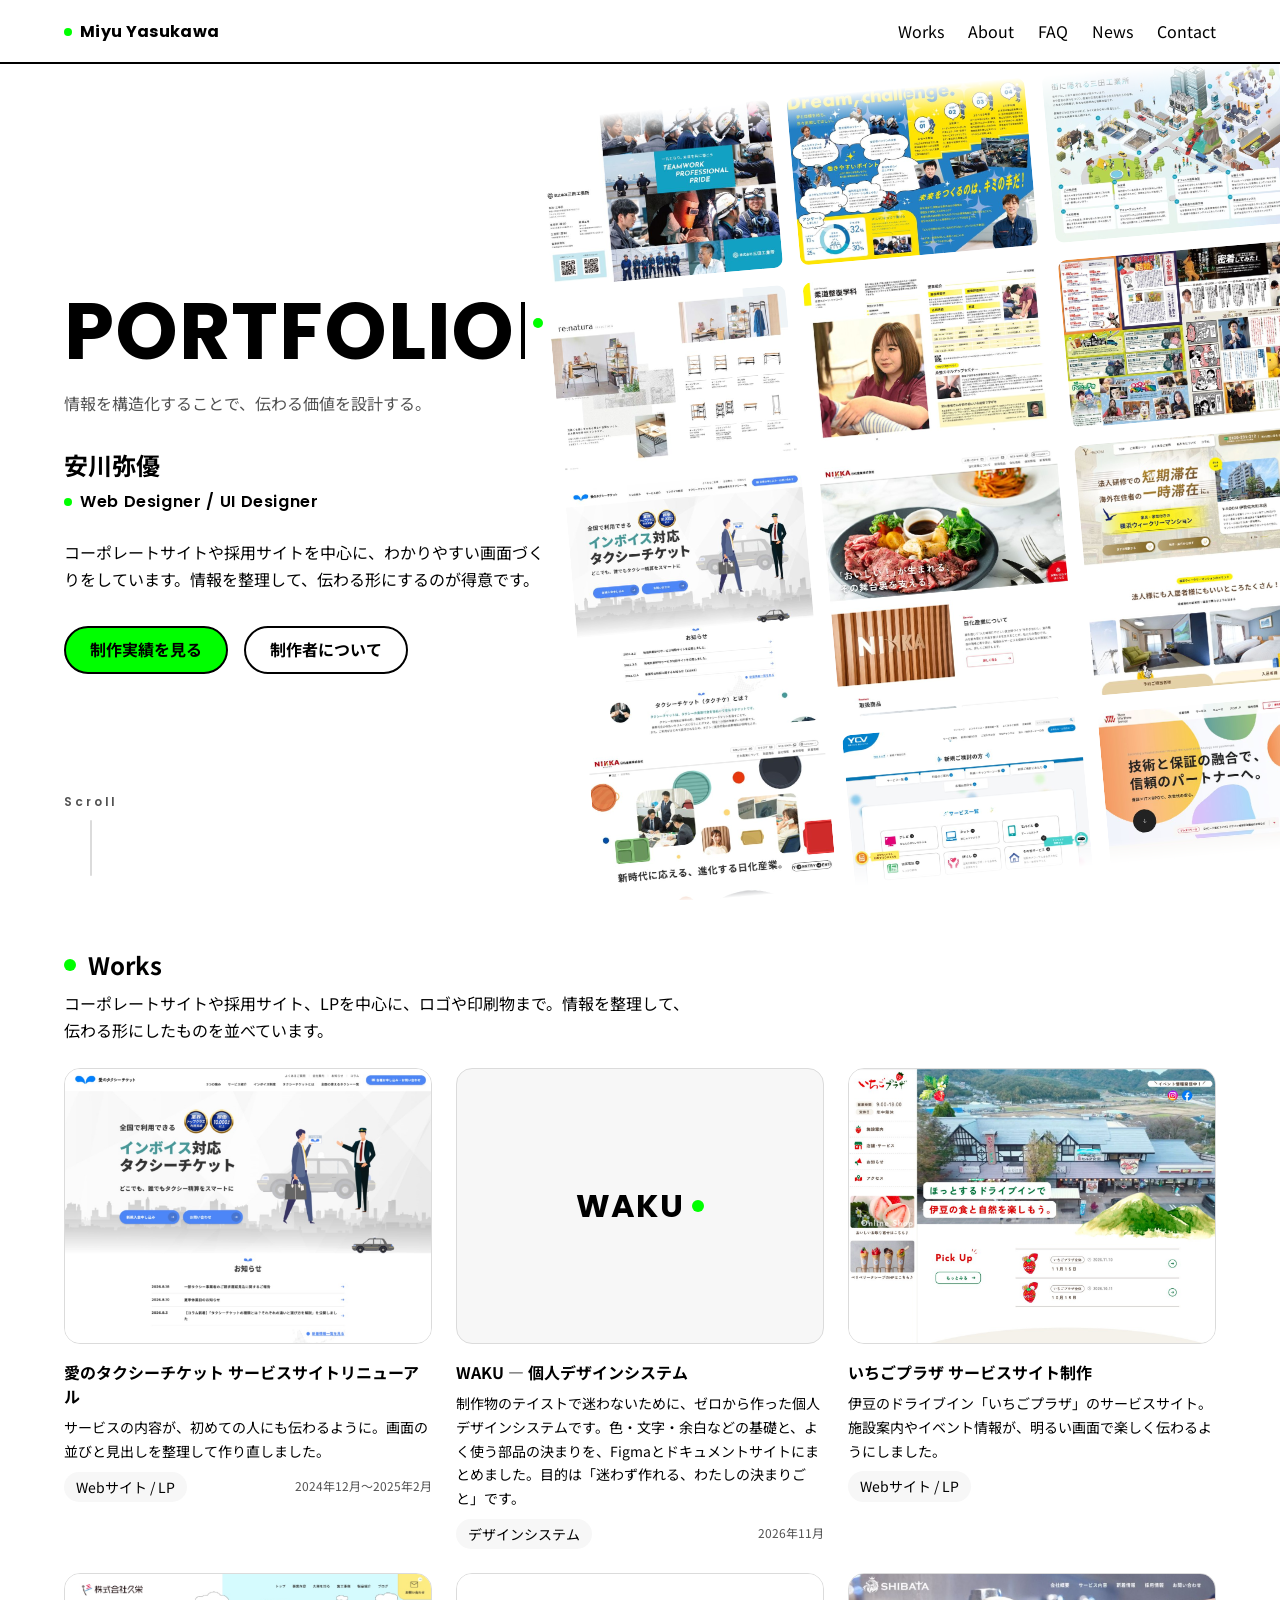
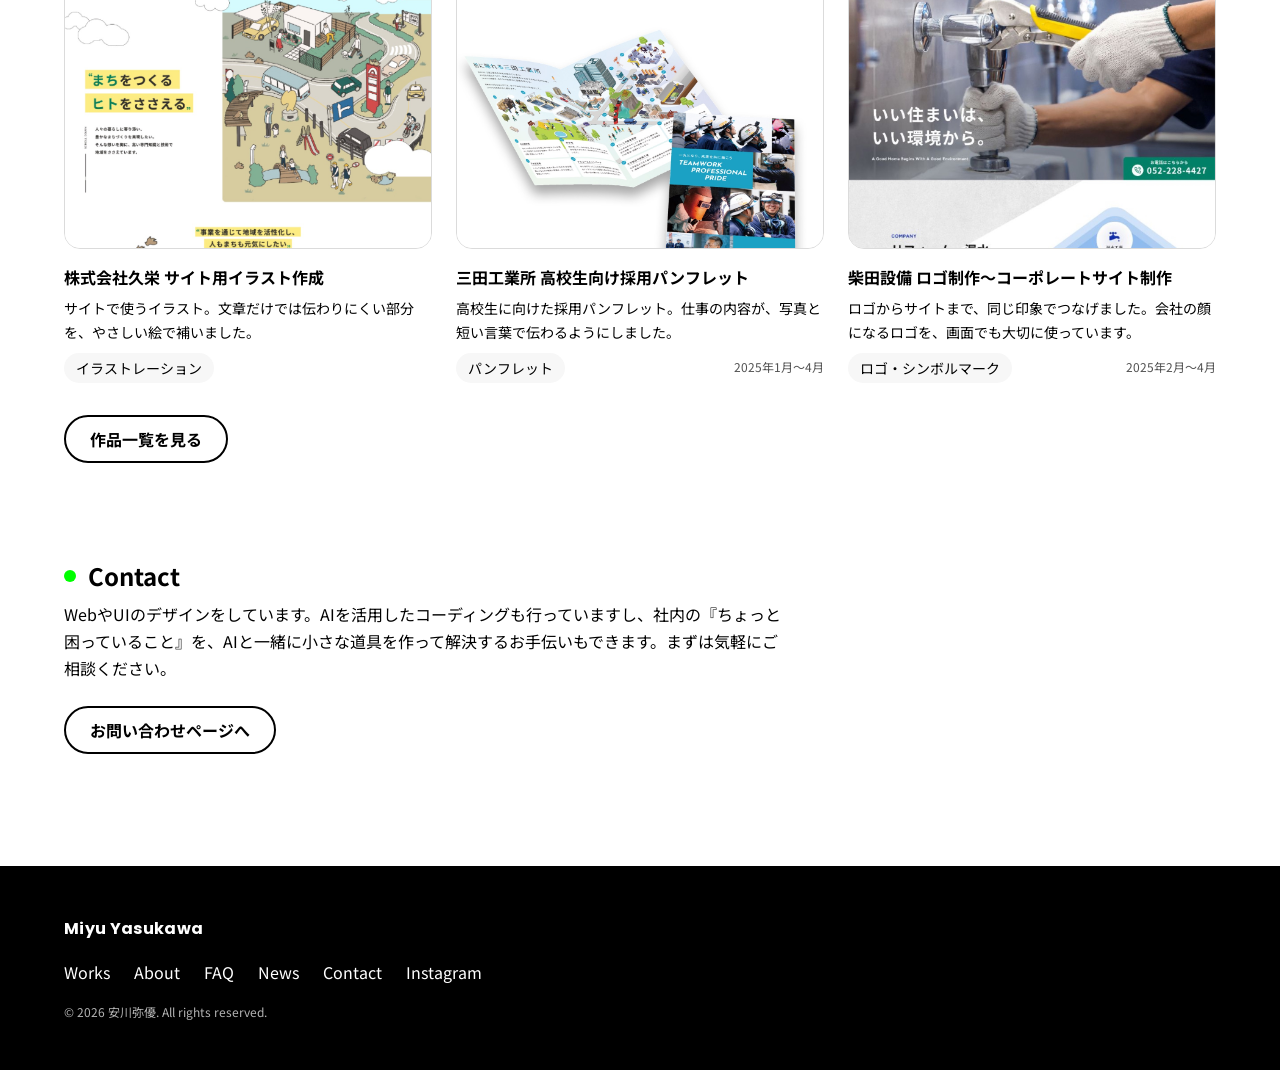
==== commit d3a5962b: "トップの文章リライトを反映（自己紹介・Works見出し・Contact）" ====
--- a/index.html
+++ b/index.html
@@ -31,7 +31,7 @@
             <p class="hero-tagline">情報を構造化することで、伝わる価値を設計する。</p>
             <h1>安川弥優</h1>
             <p class="hero-role">Web Designer / UI Designer</p>
-            <p class="hero-profile">Web制作会社に新卒入社。コーポレートサイトや採用サイトを中心に、情報設計・UI設計を担当しています。</p>
+            <p class="hero-profile">コーポレートサイトや採用サイトを中心に、わかりやすい画面づくりをしています。情報を整理して、伝わる形にするのが得意です。</p>
             <p class="hero-actions">
               <a href="works.html" class="button">制作実績を見る</a>
               <a href="about.html" class="button secondary">制作者について</a>
@@ -103,14 +103,14 @@
 
         <section class="section works-section">
           <div class="section-head"><span class="mark" aria-hidden="true"></span><h2>Works</h2></div>
-          <p class="section-lead">コーポレートサイトを中心に、ロゴ・印刷物まで幅広く手がけています。</p>
+          <p class="section-lead">コーポレートサイトや採用サイト、LPを中心に、ロゴや印刷物まで。情報を整理して、伝わる形にしたものを並べています。</p>
           <div class="works-grid" data-top-works></div>
           <p class="section-footer"><a href="works.html" class="button secondary">作品一覧を見る</a></p>
         </section>
 
         <section class="section contact-section">
           <div class="section-head"><span class="mark" aria-hidden="true"></span><h2>Contact</h2></div>
-          <p>WebサイトやUIデザインの制作支援に加え、生成AI（Claudeなど）を活用したデザインシステムの構築や社内ツールの開発・効率化支援も承っております。<br />「AIを使ってデザインや開発のスピードを上げたい」「チーム内の業務フローを効率化したい」といったご相談もお気軽にご連絡ください。</p>
+          <p>WebやUIのデザインをしています。AIを活用したコーディングも行っていますし、社内の『ちょっと困っていること』を、AIと一緒に小さな道具を作って解決するお手伝いもできます。まずは気軽にご相談ください。</p>
           <a href="contact.html" class="button secondary">お問い合わせページへ</a>
         </section>
   </main>
--- a/css/styles.css
+++ b/css/styles.css
@@ -156,7 +156,9 @@
 @media (min-width:881px){
   .hero-split{min-height:calc(100vh - 64px);min-height:calc(100svh - 64px);align-items:stretch;}
   .hero-text{align-self:center;}
-  .hero-flow{height:auto;}
+  /* 傾けると四隅が内側に引っ込むので、縦に120px長くして上下にはみ出させて埋める。
+     横は拡大を控えめにし、全体を右へ寄せて左の文章に被らないようにする（余白は translateX で調整） */
+  .hero-flow{height:calc(100% + 120px);align-self:center;transform:translateX(88px) rotate(-5deg) scale(1.1);}
 }
 .hero-portfolio{
   font-family:var(--waku-font-en);font-weight:700;
@@ -191,9 +193,9 @@
   display:grid;grid-template-columns:repeat(3, 1fr);gap:var(--waku-space-16);
   height:min(82vh, 720px);overflow:hidden;
   /* 参考イメージのように、画像の列全体を左へ少し傾ける(はみ出しはヒーロー側で隠す) */
-  transform:rotate(-5deg) scale(1.12);
-  -webkit-mask-image:linear-gradient(to bottom, transparent, #000 5%, #000 95%, transparent);
-  mask-image:linear-gradient(to bottom, transparent, #000 5%, #000 95%, transparent);
+  transform:rotate(-5deg) scale(1.1);
+  -webkit-mask-image:linear-gradient(to bottom, transparent, #000 4%, #000 97%, transparent);
+  mask-image:linear-gradient(to bottom, transparent, #000 4%, #000 97%, transparent);
 }
 /* スクロールを促すサイン(左下) */
 .hero-scroll{
